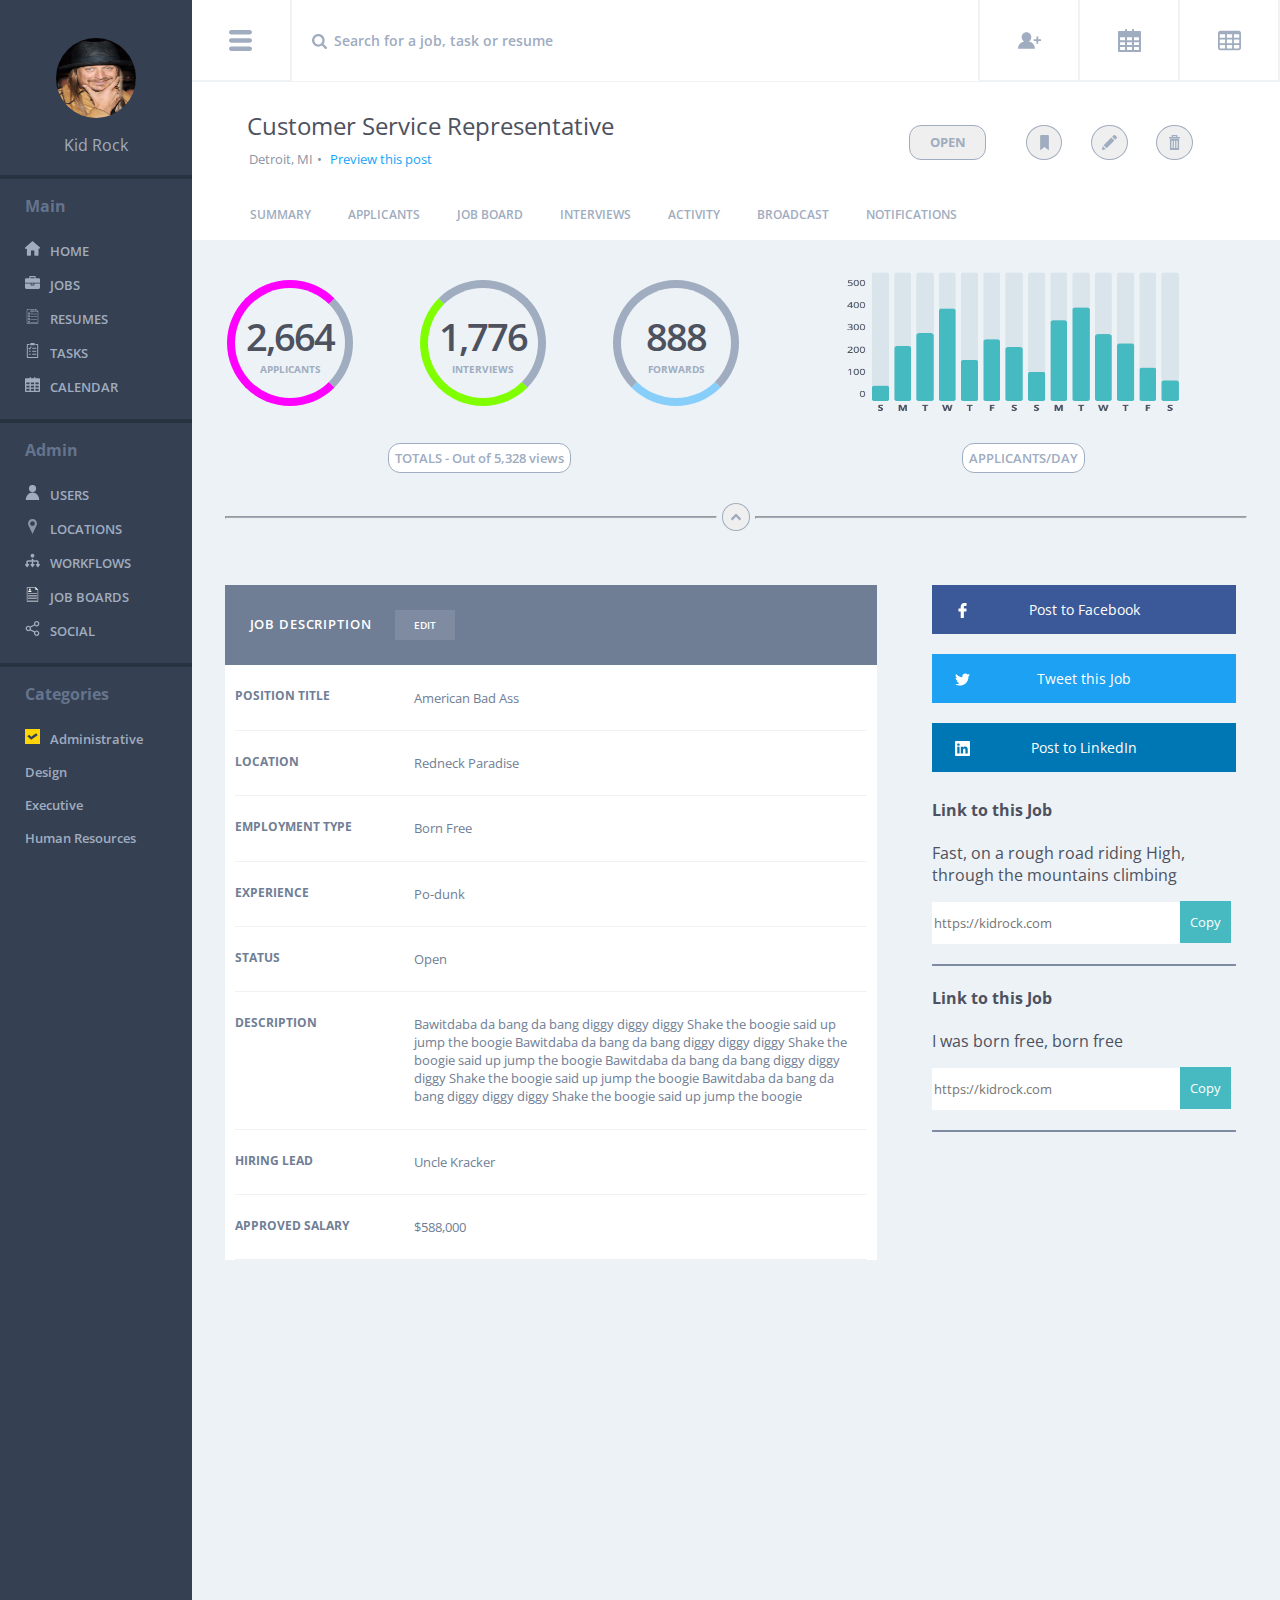
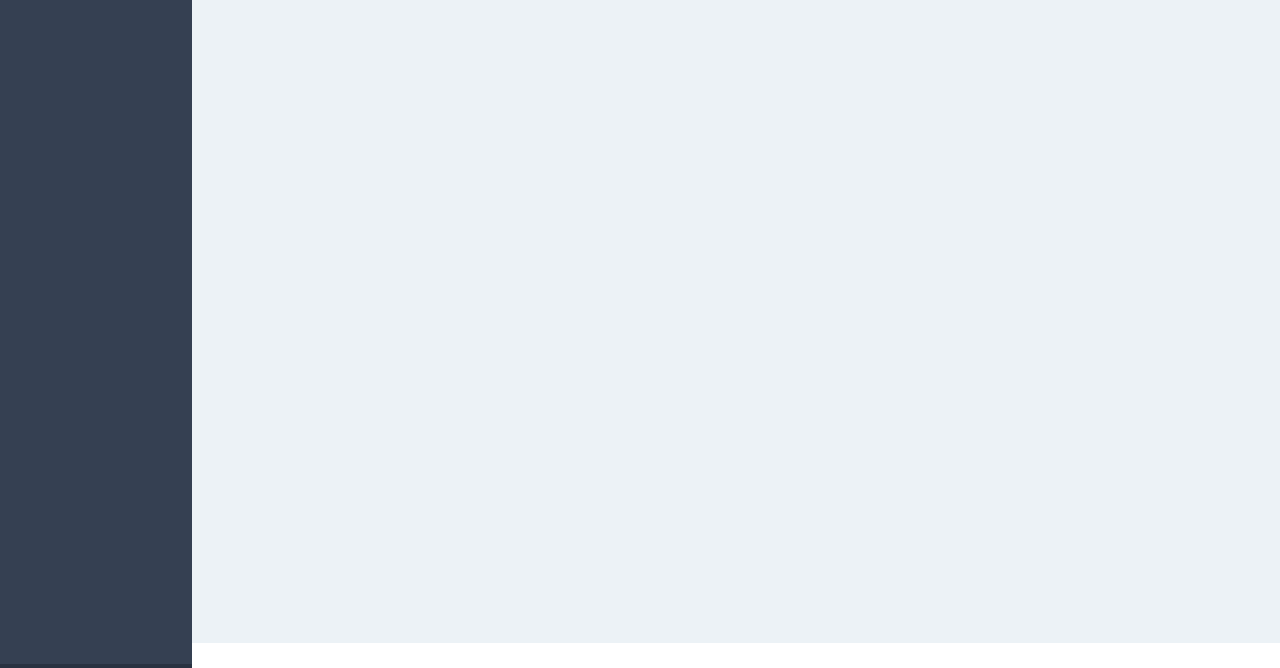
==== index.html @ f712d1dd "Add social media buttons and input fields" ====
<!DOCTYPE html>
<html>
<head>
    <meta charset="utf-8" />
    <meta http-equiv="X-UA-Compatible" content="IE=edge">
    <title>Static Comp 3</title>
    <meta name="viewport" content="width=device-width, initial-scale=1">
    <link rel="stylesheet" type="text/css" media="screen" href="styles.css"/>
    <link href="https://fonts.googleapis.com/css?family=Open+Sans:300,400,500,600,700" rel="stylesheet">
</head>
<body>
    <nav>
        <section class="profile-section">
            <img src="./images/kid-rock1.jpg" alt="Kid Rock" class="profile-pic">
            <h2 id="profile-name">Kid Rock</h2>
        </section>
        <section class="main-list">
            <h3 class="nav-headings">Main</h3>
        </section>
        <section class="nav-sections">
            <ul class="nav-ul">
                <li class="nav-list-item">
                    <img src="./images/home-grey.svg" alt="home icon" class="nav-bar-icons">HOME</li>
                    <li class="nav-list-item"><img src="./images/briefcas-grey.svg" alt="job icon" class="nav-bar-icons">JOBS</li>
                    <li class="nav-list-item"><img src="./images/resume-grey.svg" alt="resume icon" class="nav-bar-icons">RESUMES</li>
                    <li class="nav-list-item"><img src="./images/clipboard-grey.svg" alt="clipboard icon" class="nav-bar-icons">TASKS</li>
                    <li class="nav-list-item"><img src="./images/calendar-grey.svg" alt="calendar icon" class="nav-bar-icons">CALENDAR</li>
                </ul>
            </section>
            <section class="nav-sections">
                <h3 class="nav-headings">Admin</h3>
                <ul class="nav-ul">
                    <li class="nav-list-item"><img src="./images/users-grey.svg" alt="users icon" class="nav-bar-icons">USERS</li>
                    <li class="nav-list-item"><img src="./images/locations-grey.svg" alt="locations icon" class="nav-bar-icons">LOCATIONS</li>
                    <li class="nav-list-item"><img src="./images/workflows-grey.svg" alt="workflows icon" class="nav-bar-icons">WORKFLOWS</li>
                    <li class="nav-list-item"><img src="./images/boards-grey.svg" alt="job boards icon" class="nav-bar-icons">JOB BOARDS</li>
                    <li class="nav-list-item"><img src="./images/social-grey.svg" alt="social icon" class="nav-bar-icons">SOCIAL</li>
                </ul>
            </section>
            <section class="nav-sections">
                <h3 class="nav-headings">Categories</h3>
                <ul class="nav-ul categories-section">
                    <li class="nav-list-item"><img src="./images/yellow-checkbox.svg" alt="yellow checkbox icon" class="nav-bar-icons">Administrative</li>
                    <li class="nav-list-item">Design</li>
                    <li class="nav-list-item">Executive</li>
                    <li class="nav-list-item">Human Resources</li>
                </ul>
            </section>
        </nav>
        <header>
            <section class="top-right-buttons hamburger-button">
                <a href="https://www.youtube.com/watch?v=dQw4w9WgXcQ"></a>
            </section>
            <section class="search-bar-container">
                <input type="text" class="search-bar" aria-label="Search for job, task or resume" placeholder= "Search for a job, task or resume">
            </section>
            <div class="top-right-buttons add-user-button">
            </div>
            <div class="top-right-buttons calendar-button">
            </div>
            <div class="top-right-buttons table-button">   
            </div>
        </header>
        <main>
            <section class="h1-container">
                <h1>Customer Service Representative</h1>
                <p class="location-paragraph">Detroit, MI </p> 
                <p class="location-paragraph"> • </p>
                <a class="preview-link" href="https://www.youtube.com/watch?v=Ienv1rBZFyc" title="bawitdaba">Preview this post</a>
                <article class="header-list-container">
                    <button class="header-buttons open-button">OPEN</button>
                    <button class="header-buttons flag-header-button"></button>
                    <button class="header-buttons pencil-header-button"></button>
                    <button class="header-buttons trash-header-button"></button>
                    <ul class="header-list">
                        <li class="header-list-item">SUMMARY</li>
                        <li class="header-list-item">APPLICANTS</li>
                        <li class="header-list-item">JOB BOARD</li>
                        <li class="header-list-item">INTERVIEWS</li>
                        <li class="header-list-item">ACTIVITY</li>
                        <li class="header-list-item">BROADCAST</li>
                        <li class="header-list-item">NOTIFICATIONS</li>
                    </ul>
                </article>
            </section>
        </main>
        <section class="sub-content">
            <article class="circle-graph-holder">
                <div class="circle-graphs applicants-graph">
                    <h2 class="circle-graph-numbers">2,664</h2>
                    <p class="circle-graph-paragraphs">APPLICANTS</p>
                </div>
                <div class="circle-graphs interviews-graph">
                    <h2 class="circle-graph-numbers">1,776</h2>
                    <p class="circle-graph-paragraphs">INTERVIEWS</p>
                </div>
                <div class="circle-graphs forwards-graph">
                    <h2 class="circle-graph-numbers">888</h2>
                    <p class="circle-graph-paragraphs">FORWARDS</p>
                </div>
            </article>
            <article class="bar-graph-holder">
                <img class="bar-graph" src="./images/bar-graph.png" alt="Applicants per day bar graph">
            </article>
            <article class="graph-button-container">
                <button class="graph-buttons">TOTALS - Out of 5,328 views</button>
                <button class="graph-buttons">APPLICANTS/DAY</button>
            </article>
            <section class="divider-section">
                <hr>
                <button class="divider-button"></button>
                <hr>
            </section>
            <section class="job-description-table-holder">
                <div class="job-description-header-container">
                <h2 class="job-description-header">Job Description 
                    <button class="edit-job-description-button">Edit</button>
                </h2>
                </div>
                <ul class="job-description-ul">
                    <li class="job-description-list-item">
                        <h3 class="job-table-text job-table-h3">POSITION TITLE</h3>
                        <p class="job-table-text job-table-paragraph">American Bad Ass</p>
                    </li>
                    <li class="job-description-list-item">
                        <h3 class="job-table-text job-table-h3">Location</h3>
                        <p class="job-table-text job-table-paragraph">Redneck Paradise</p>
                    </li>
                    <li class="job-description-list-item">
                        <h3 class="job-table-text job-table-h3">Employment Type</h3>
                        <p class="job-table-text job-table-paragraph">Born Free</p>
                    </li>
                    <li class="job-description-list-item">
                        <h3 class="job-table-text job-table-h3">Experience</h3>
                        <p class="job-table-text job-table-paragraph">Po-dunk</p>
                    </li>
                    <li class="job-description-list-item">
                        <h3 class="job-table-text job-table-h3">Status</h3>
                        <p class="job-table-text job-table-paragraph">Open</p>
                    </li>
                    <li class="job-description-list-item">
                        <h3 class="job-table-text job-table-h3">Description</h3>
                        <p class="job-table-text job-table-paragraph">Bawitdaba da bang da bang diggy diggy diggy Shake the boogie said up jump the boogie Bawitdaba da bang da bang diggy diggy
                        diggy Shake the boogie said up jump the boogie Bawitdaba da bang da bang diggy diggy diggy Shake the boogie said up jump the boogie Bawitdaba da bang da bang diggy diggy
                        diggy Shake the boogie said up jump the boogie</p>
                    </li>
                    <li class="job-description-list-item">
                        <h3 class="job-table-text job-table-h3">Hiring Lead</h3>
                        <p class="job-table-text job-table-paragraph">Uncle Kracker</p>
                    </li>
                    <li class="job-description-list-item">
                        <h3 class="job-table-text job-table-h3">Approved Salary</h3>
                        <p class="job-table-text job-table-paragraph">$588,000</p>
                    </li>
                </ul>
            </section>
            <section class="social-media-button-container">
                <button class="social-media-buttons facebook-button">Post to Facebook</button>
                <button class="social-media-buttons twitter-button">Tweet this Job</button>
                <button class="social-media-buttons linked-in-button">Post to LinkedIn</button>
                <article class="input-fields-holder">
                    <h4>Link to this Job</h4>
                    <p>Fast, on a rough road riding High, through the mountains climbing</p>
                    <form class="input-form">
                        <input type="text" placeholder="https://kidrock.com" class="link-to-job-input"> 
                        <button class="copy-button">Copy</button>
                    </form>
                </article>
                <article class="input-fields-holder">
                    <h4>Link to this Job</h4>
                    <p>I was born free, born free</p>
                    <form class="input-form">
                        <input type="text" placeholder="https://kidrock.com" class="link-to-job-input">
                        <button class="copy-button">Copy</button>
                    </form>
                </article>
            </section>
        </section>
    </body>
    </html>
---- styles.css ----
* {
    font-family: 'Open Sans', sans-serif;
    color: #4E515E;
}

/* Nav sections */

nav {
    width: 15vw;
    min-height: 100%;
    background-color: #354052;
    display: inline-block;
    position: absolute;
    left: 0;
    top: 0;
}

.profile-section {
    border-bottom: 4px solid #293241;
    display: flex;
    align-items: center;
    justify-content: center;
    height: 175px;
    flex-direction: column;
}

.nav-sections {
    border-bottom: 4px solid #293241;
}

/* Header Section */
header {
    display: flex;
    height: 80px;
    border-bottom: 2px solid #EEF2F5;
    width: 85vw;
    position: absolute;
    right: 0;
    top: 0;
}

.search-bar-container {
    flex-grow: 1;
}

.search-bar {
    height: 99%;
    width: 99.5%;
    border: none;
    font-size: 0.85em;
    font-weight: 600;
    background-image: url(./images/magnifying-glass.svg);
    background-position: 3% 51%;
    background-repeat: no-repeat;
    background-size: 15px 15px;
}

.search-bar::placeholder {
    color: #A0ACBF;
    position: relative;
    left: 40px;
}

/* header buttons */
.top-right-buttons {
    width: 9%;
    border-right: 2px solid #EEF2F5;
    background-position: center;
    background-repeat: no-repeat;
    background-size: 23px 23px;
}

.top-right-buttons:hover {
    background-color: #15A4FA;
    cursor: pointer;
}

.hamburger-button {
    background-image: url(./images/hamburger-grey.svg);
}

.hamburger-button:hover {
    background-image: url(./images/hamburger-white.svg);
}

.add-user-button {
    border-left: 2px solid #EEF2F5;
    background-image: url(./images/add-user.svg)
}

.add-user-button:hover {
    background-image: url(./images/add-user-white.svg)
}

.calendar-button {
    background-image: url(./images/calendar-grey.svg)
}

.calendar-button:hover {
    background-image: url(./images/calendar-white.svg)
}

.table-button {
    background-image: url(./images/table-grey.svg)
}

.table-button:hover {
    background-image: url(./images/table-white.svg)
}

/* Main Section */

.h1-container {
    position: absolute;
    top: 80px;
    left: 15%;
    height: 160px;
    width: 85vw;
    border-bottom: 3px solid #EEF2F5;
}

.header-list-container {
    display: flex;
    flex-direction: column;
}

/* Sub-content Section */
.sub-content {
    background-color: #ecf2f6;
    height: 2000px;
    width: 85vw;
    position: absolute;
    left: 15%;
    top: 243px;
}

/* Images and Icons */

.profile-pic {
    border-radius: 50%;
    height: 80px;
    width: 80px;
    margin-top: 30px;
}

.nav-bar-icons {
    height: 15px;
    width: 15px;
    padding-right: 10px;
}

/* Text Styling */
#profile-name {
    font-weight: 400;
    line-height: 1.5rem;
    color: #A0ACBF;
    margin-top: 15px;
    font-size: 16px;
    text-align: center;
    padding-bottom: 10px;
}

.nav-headings {
    font-family: 'Open Sans', sans-serif;
    font-weight: 700;
    color: #65748D;
    font-size: 1rem;
    padding-left: 25px;
}

h1 {
    font-size: 1.5em;
    font-weight: 400;
    line-height: 3em;
    padding-left: 55px;
    margin-bottom: 0;
    margin-top: 10px;
}

.location-paragraph {
    font-weight: 400;
    color: #8A95A5;
    position: relative;
    left: 57px;
    bottom: 25px;
    font-size: 0.8em;
    display: inline-block;
    margin-bottom: 0;
}
.preview-location-separator {
    display: inline-block;
}

.preview-link {
    display: inline-block;
    color: #15A4FA;
    text-decoration: none;
    font-size: 0.8em;
    padding-left: 3px;
    position: relative;
    left: 58px;
    bottom: 25px;
}

/* List Stylings */

li {
    list-style-type: none;
    color: #A0ACBF;
    padding-bottom: 15px;
    font-size: 0.75em;
    font-weight: 600;
}

.nav-list-item {
    width: 12.6vw;
    font-size: 0.8em;
    padding: 7.5px 0 7.5px 25px;
}

.nav-ul {
    padding: 0;
}

.nav-list-item:hover {
    color: #EEF2F5;
    cursor: pointer;
    border-left: 3px solid #15A4FA;
    background-color: #293241;
}

.header-list-item {
    display: inline-block;
    margin-left: 18px;
    margin-right: 15px;
    position: relative;
    bottom: 8px;
}

.header-list-item:hover {
    border-bottom: 3px solid #15A4FA;
    color: #333;
    cursor: pointer;
}

.categories-section {
    padding-bottom: 1394px;
}

/* Header Buttons */

.header-buttons {
    position: absolute;
    bottom: 80px;
    right: 27%;
    color: #A0ACBF;
    height: 2.2rem;
    width: 2.3rem;
    border-radius: 50%;
    font-size: 0.8em;
    font-weight: 700;
    border: 1px solid #A0ACBF;
    background-size: 15px 15px;
    background-position: center;
    background-repeat: no-repeat;
}

.header-buttons:hover {
    cursor: pointer;
}

.flag-header-button {
    right: 20%;
    background-image: url(./images/bookmark.svg);
}

.flag-header-button:hover {
    background-image: url(./images/bookmark-white.svg);
}

.pencil-header-button {
    right: 14%;
    background-image: url(./images/pencil-edit-button.svg);
}
.pencil-header-button:hover {
    background-image: url(./images/pencil-white.svg);
}

.trash-header-button {
    right: 8%;
    background-image: url(./images/delete-photo.svg);
}

.trash-header-button:hover {
    background-image: url(./images/delete-photo-white.svg);
}

.open-button {
    width: 6em;
    border-radius: 12px;
}

.header-buttons:hover {
    background-color: #15A4FA;
    color: #FFFFFF;
}

/* Circle Graphs */

.circle-graph-holder {
    width: 48%;
    display: flex;
    height: 200px;
    align-items: center;
    justify-content: space-between;
    padding: 0 25px;
}

.circle-graphs {
    height: 110px;
    width: 110px;
    border-radius: 50%;
    border: 8px solid #A0ACBF;
    border-bottom: 8px solid magenta;
    display: flex;
    align-items: center;
    justify-content: center;
    flex-direction: column;
    margin: 0;
}

.circle-graph-numbers {
    font-size: 2.4em;
    font-weight: 600;
    letter-spacing: -2px;
}

.applicants-graph {
    margin-left: 10px;
    border-top-color: magenta;
    border-left-color: magenta;
}

.interviews-graph {
    border-bottom-color: chartreuse;
    border-left-color: chartreuse;
}

.forwards-graph {
    border-bottom-color: lightskyblue;
}

.circle-graph-paragraphs {
    margin: 0;
    color: #A0ACBF;
    font-weight: 700;
    font-size: 0.65em;
}

h2 {
    margin: 0;
}

/* bar graph */
.bar-graph-holder {
    width: 48%;
    display: flex;
    height: 200px;
    align-items: center;
    justify-content: center;
    position: absolute;
    right: 0;
    top: 0;
}

.bar-graph {
    height: 150px;
    width: 70%;
}

.bar-graph:hover {
    cursor: zoom-in;
}

/* graph buttons */

.graph-button-container {
    display: flex;
    justify-content: space-around;
}

.graph-buttons {
    background-color: #FFFFFF;
    font-weight: 600;
    border: 1.5px solid #A0ACBF;
    color: #A0ACBF;
    height: 30px;
    border-radius: 12px;
}

.graph-buttons:hover {
    background-color: #15A4FA;
    color: #FFFFFF;
}

/* divider section */

.divider-section {
    padding-top: 30px;
    display: flex;
    align-items: center;
    justify-content: center;
}

hr {
    width: 45%;
    background-color: #A0ACBF;
    height: 1px;
    margin: 0 5px;
}

.divider-button {
    font-weight: 700;
    border-radius: 50%;
    height: 28px;
    width: 28.5px;
    border: 1.3px solid #A0ACBF;
    background-image: url(./images/arrow-up-grey.svg);
    background-position: center;
    background-repeat: no-repeat;
    background-size: 10px 10px;
}

/* Job Description Table/List */

.job-description-table-holder {
    width: 60%;
    position: absolute;
    left: 3%;
    margin-top: 5%;
}

.job-description-header-container {
    background-color: #6F7E95;
}

.job-description-header {
    color: #FFFFFF;
    padding: 25px;
    font-size: 0.8em;
    font-weight: 600;
    letter-spacing: 0.85px;
    text-transform: uppercase;
}

.job-description-ul {
    background-color: #FFFFFF;
    margin-top: 0;
    padding: 0 10px;
}

.job-description-list-item {
    border-bottom: 1px solid #EEF2F5;
    padding: 10px 0;
    display: flex;
    justify-content: space-between;
}

.job-table-text {
    display: inline-block;
    color: #6f7e95;
}

.job-table-h3 {
    text-transform: uppercase;
    font-size: 1em;
    font-weight: 700;
}

.job-table-paragraph {
    width: 70%;
    font-weight: 400;
    font-size: 1.1em;
    padding-right: 10px;
}

.edit-job-description-button {
    background-color: #7e8ba0;
    color: #FFFFFF;
    border: none;
    margin-left: 20px;
    height: 30px;
    width: 60px;
    font-weight: 600;
    text-transform: uppercase;
    font-size: 0.8em;
}

/* Social Media and Links Section */

.social-media-button-container {
    position: absolute;
    right: 0;
    width: 28%;
    margin-right: 4%;
    margin-top: 5%
}

.social-media-buttons {
    width: 100%;
    text-align: center;
    color: #FFFFFF;
    background-color: #3B5998;
    border: none;
    margin: 0 0 20px 0;
    font-size: 0.9em;
    padding: 15px 0 15px 0;
    background-position: 8% 52%;
    background-size: 15px 15px;
    background-repeat: no-repeat;

}

.facebook-button {
    background-image: url(images/fbook.svg);
}

.twitter-button {
    background-color: #1DA1F2;
    background-image: url(./images/twitter.svg);
}

.linked-in-button {
    background-color: #0077B5;
    background-image: url(images/linked-in.svg);
    margin-bottom: 5px;
}

/* Input Section */

/* h4 {
    margin-top: 0;
} */

.input-fields-holder {
    padding-bottom: 20px;
    border-bottom: 2px solid #7e8ba0;
}

.link-to-job-input {
    width: 80%;
    margin: 0;
    height: 40px;
    border: none;
}

.copy-button {
    width: 17%;
    margin: 0;
    border: none;
    color: #FFFFFF;
    background-color: #47BAC1;
    height: 42px;
    position: relative;
    right: 4px;
    bottom: 1px;
}
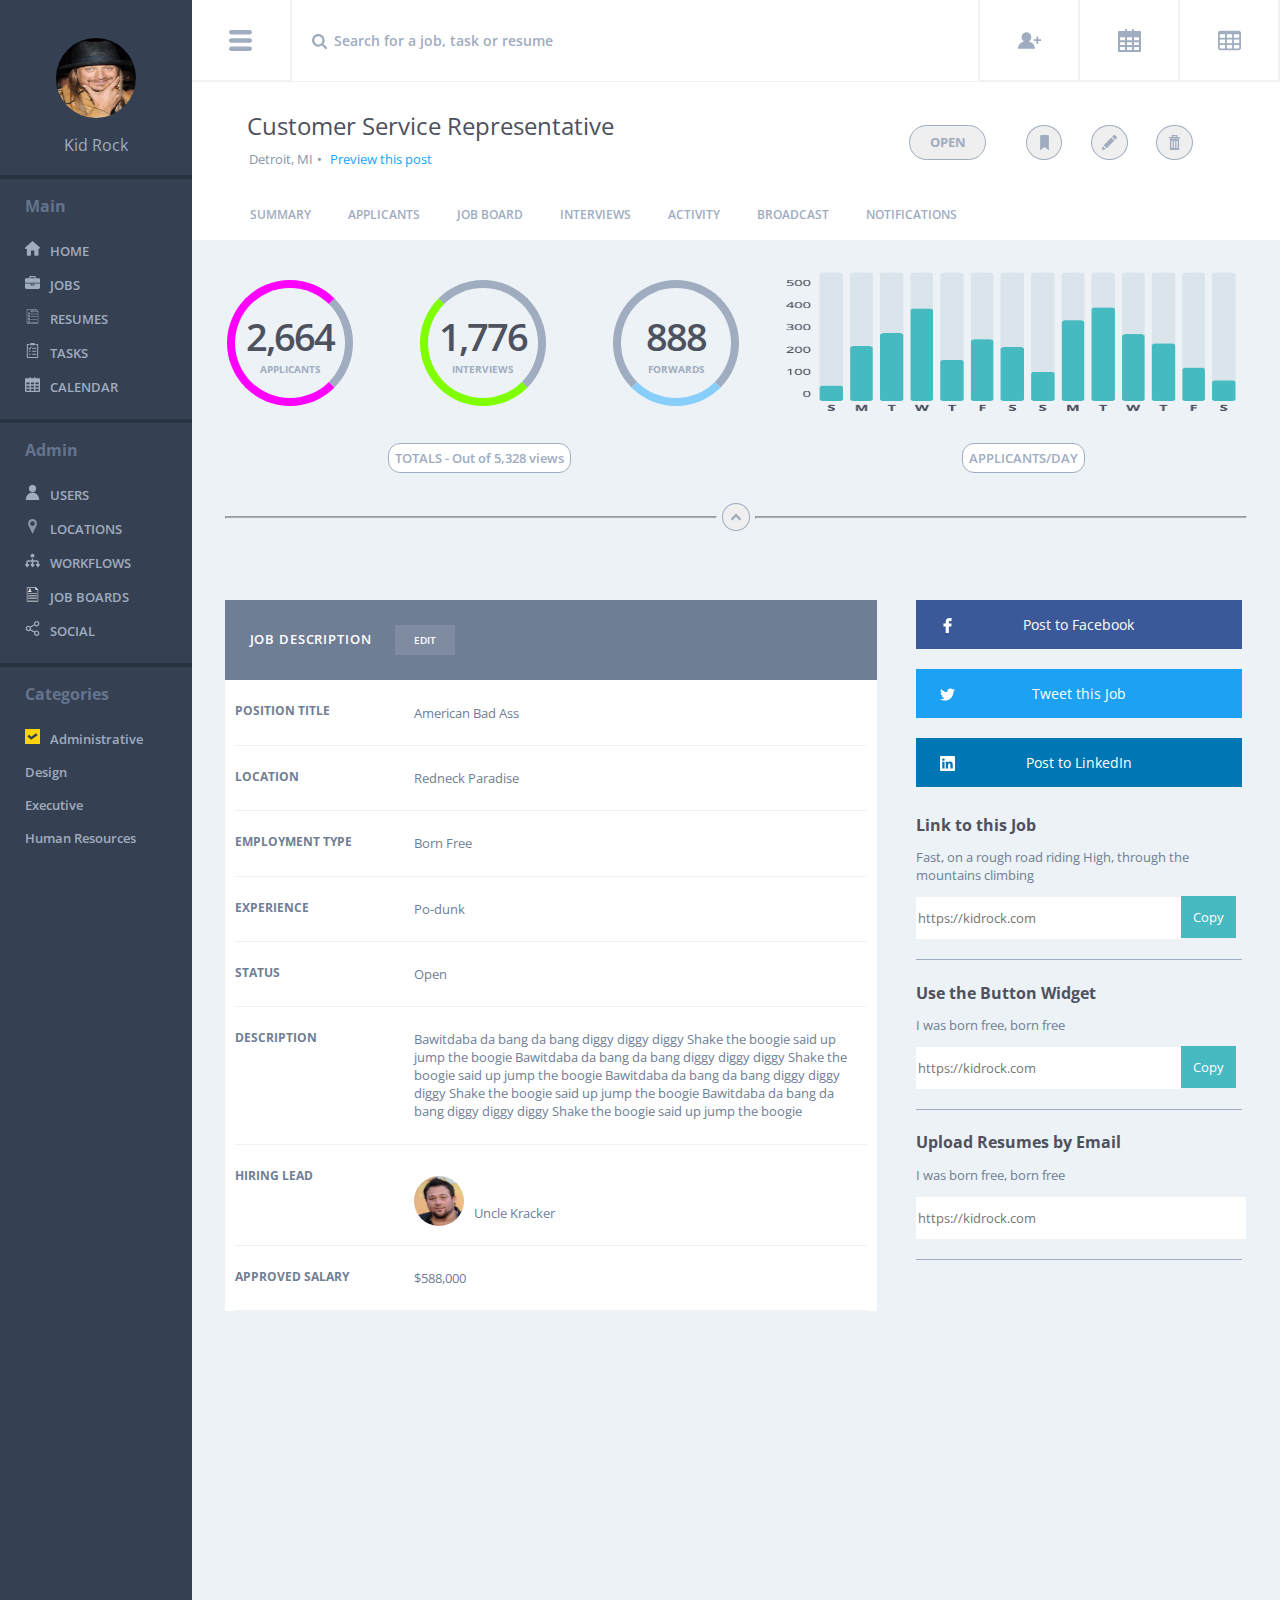
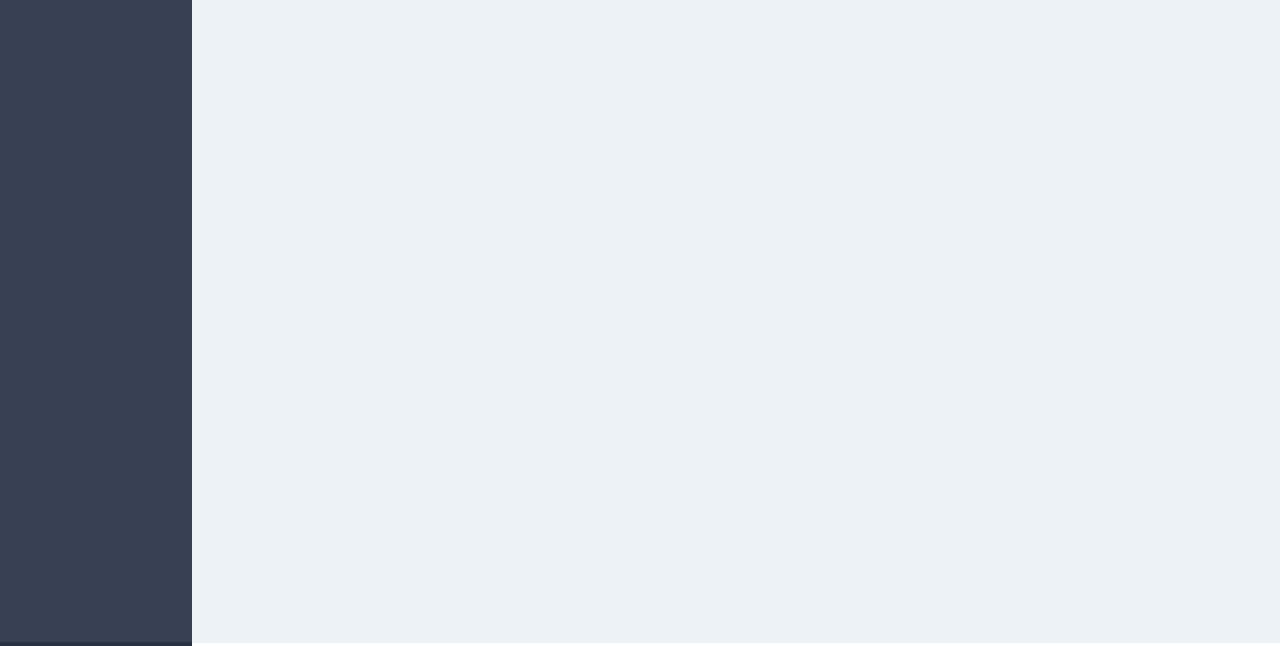
==== commit ea439713: "Finish lower section and add media queries" ====
--- a/index.html
+++ b/index.html
@@ -113,9 +113,9 @@
             </section>
             <section class="job-description-table-holder">
                 <div class="job-description-header-container">
-                <h2 class="job-description-header">Job Description 
-                    <button class="edit-job-description-button">Edit</button>
-                </h2>
+                    <h2 class="job-description-header">Job Description 
+                        <button class="edit-job-description-button">Edit</button>
+                    </h2>
                 </div>
                 <ul class="job-description-ul">
                     <li class="job-description-list-item">
@@ -141,40 +141,48 @@
                     <li class="job-description-list-item">
                         <h3 class="job-table-text job-table-h3">Description</h3>
                         <p class="job-table-text job-table-paragraph">Bawitdaba da bang da bang diggy diggy diggy Shake the boogie said up jump the boogie Bawitdaba da bang da bang diggy diggy
-                        diggy Shake the boogie said up jump the boogie Bawitdaba da bang da bang diggy diggy diggy Shake the boogie said up jump the boogie Bawitdaba da bang da bang diggy diggy
-                        diggy Shake the boogie said up jump the boogie</p>
-                    </li>
-                    <li class="job-description-list-item">
-                        <h3 class="job-table-text job-table-h3">Hiring Lead</h3>
-                        <p class="job-table-text job-table-paragraph">Uncle Kracker</p>
-                    </li>
-                    <li class="job-description-list-item">
-                        <h3 class="job-table-text job-table-h3">Approved Salary</h3>
-                        <p class="job-table-text job-table-paragraph">$588,000</p>
-                    </li>
-                </ul>
+                            diggy Shake the boogie said up jump the boogie Bawitdaba da bang da bang diggy diggy diggy Shake the boogie said up jump the boogie Bawitdaba da bang da bang diggy diggy
+                            diggy Shake the boogie said up jump the boogie</p>
+                        </li>
+                        <li class="job-description-list-item">
+                            <h3 class="job-table-text job-table-h3">Hiring Lead</h3>
+                            <p class="job-table-text job-table-paragraph"> <img src="images/kracker.jpg" alt="Hiring Lead Uncle Kracker" class="uncle-kracker-pic">Uncle Kracker</p>
+                            
+                        </li>
+                        <li class="job-description-list-item">
+                            <h3 class="job-table-text job-table-h3">Approved Salary</h3>
+                            <p class="job-table-text job-table-paragraph">$588,000</p>
+                        </li>
+                    </ul>
+                </section>
+                <section class="social-media-button-container">
+                    <button class="social-media-buttons facebook-button">Post to Facebook</button>
+                    <button class="social-media-buttons twitter-button">Tweet this Job</button>
+                    <button class="social-media-buttons linked-in-button">Post to LinkedIn</button>
+                    <article class="input-fields-holder">
+                        <h4>Link to this Job</h4>
+                        <p class="input-fields-paragraphs">Fast, on a rough road riding High, through the mountains climbing</p>
+                        <form class="input-form">
+                            <input type="text" placeholder="https://kidrock.com" class="link-to-job-input"> 
+                            <button class="copy-button">Copy</button>
+                        </form>
+                    </article>
+                    <article class="input-fields-holder">
+                        <h4>Use the Button Widget</h4>
+                        <p class="input-fields-paragraphs">I was born free, born free</p>
+                        <form class="input-form">
+                            <input type="text" placeholder="https://kidrock.com" class="link-to-job-input">
+                            <button class="copy-button">Copy</button>
+                        </form>
+                    </article>
+                    <article class="input-fields-holder">
+                        <h4>Upload Resumes by Email</h4>
+                        <p class="input-fields-paragraphs">I was born free, born free</p>
+                        <form class="input-form">
+                            <input type="text" placeholder="https://kidrock.com" class="link-to-job-input upload-resumes-input">
+                        </form>
+                    </article>
+                </section>
             </section>
-            <section class="social-media-button-container">
-                <button class="social-media-buttons facebook-button">Post to Facebook</button>
-                <button class="social-media-buttons twitter-button">Tweet this Job</button>
-                <button class="social-media-buttons linked-in-button">Post to LinkedIn</button>
-                <article class="input-fields-holder">
-                    <h4>Link to this Job</h4>
-                    <p>Fast, on a rough road riding High, through the mountains climbing</p>
-                    <form class="input-form">
-                        <input type="text" placeholder="https://kidrock.com" class="link-to-job-input"> 
-                        <button class="copy-button">Copy</button>
-                    </form>
-                </article>
-                <article class="input-fields-holder">
-                    <h4>Link to this Job</h4>
-                    <p>I was born free, born free</p>
-                    <form class="input-form">
-                        <input type="text" placeholder="https://kidrock.com" class="link-to-job-input">
-                        <button class="copy-button">Copy</button>
-                    </form>
-                </article>
-            </section>
-        </section>
-    </body>
-    </html>+        </body>
+        </html>--- a/styles.css
+++ b/styles.css
@@ -1,6 +1,10 @@
 * {
     font-family: 'Open Sans', sans-serif;
     color: #4E515E;
+}
+
+button {
+    cursor: pointer;
 }
 
 /* Nav sections */
@@ -149,6 +153,15 @@
     padding-right: 10px;
 }
 
+.uncle-kracker-pic {
+    border-radius: 50%;
+    height: 50px;
+    width: 50px;
+    position: relative;
+    top: 8px;
+    margin-right: 10px;
+}
+
 /* Text Styling */
 #profile-name {
     font-weight: 400;
@@ -244,7 +257,7 @@
 }
 
 .categories-section {
-    padding-bottom: 1394px;
+    padding-bottom: 1372px;
 }
 
 /* Header Buttons */
@@ -297,7 +310,7 @@
 
 .open-button {
     width: 6em;
-    border-radius: 12px;
+    border-radius: 3em;
 }
 
 .header-buttons:hover {
@@ -375,7 +388,7 @@
 
 .bar-graph {
     height: 150px;
-    width: 70%;
+    width: 95%;
 }
 
 .bar-graph:hover {
@@ -392,7 +405,7 @@
 .graph-buttons {
     background-color: #FFFFFF;
     font-weight: 600;
-    border: 1.5px solid #A0ACBF;
+    border: 1px solid #A0ACBF;
     color: #A0ACBF;
     height: 30px;
     border-radius: 12px;
@@ -410,6 +423,7 @@
     display: flex;
     align-items: center;
     justify-content: center;
+    margin-bottom: 15px;
 }
 
 hr {
@@ -501,8 +515,8 @@
 .social-media-button-container {
     position: absolute;
     right: 0;
-    width: 28%;
-    margin-right: 4%;
+    width: 30%;
+    margin-right: 3.5%;
     margin-top: 5%
 }
 
@@ -517,8 +531,7 @@
     padding: 15px 0 15px 0;
     background-position: 8% 52%;
     background-size: 15px 15px;
-    background-repeat: no-repeat;
-
+    background-repeat: no-repeat;  
 }
 
 .facebook-button {
@@ -538,13 +551,9 @@
 
 /* Input Section */
 
-/* h4 {
-    margin-top: 0;
-} */
-
 .input-fields-holder {
     padding-bottom: 20px;
-    border-bottom: 2px solid #7e8ba0;
+    border-bottom: 1px solid #A0ACBF;
 }
 
 .link-to-job-input {
@@ -564,4 +573,178 @@
     position: relative;
     right: 4px;
     bottom: 1px;
-}+}
+
+.upload-resumes-input {
+    width: 100%;
+}
+
+h4 {
+    margin-bottom: 0.5em;
+}
+
+.input-fields-paragraphs {
+    color: #6f7e95;
+    font-size: 0.8em;
+}
+
+@media (min-width: 1400px) {
+    * {
+        color: magenta;
+    }
+
+    body {
+        max-width: 1000px;
+        margin: auto;
+    }
+}
+
+@media (max-width: 973px) {
+    
+    nav {
+        display: none;
+    }
+    
+    header {
+        width: 100vw;
+    }
+    
+    .h1-container {
+        width: 100vw;
+        left: 0;
+    }
+    
+    .sub-content {
+        width: 100vw;
+        left: 0;
+    }
+}
+
+@media (max-width: 810px) {
+    
+    .bar-graph-holder {
+        position: relative;
+        width: 100%;
+        height: 220px;
+    }
+    
+    .bar-graph {
+        width: 80%;
+        height: 95%;
+        padding-bottom: 20px;
+    }
+    
+    .circle-graph-holder {
+        width: 90%;
+        justify-content: space-around;
+    }
+    
+    h1 {
+        padding-left: 10px;
+    }
+    
+    .location-paragraph {
+        left: 10px;
+    }
+    
+    .preview-link {
+        left: 10px;
+    }
+    
+    .header-list {
+        padding-left: 0;
+    }
+    
+    .header-list-item {
+        margin: 0 10px; 
+    }
+    
+    .copy-button {
+        padding: 0;
+    }
+    
+    .link-to-job-input {
+        width: 70%;
+    }
+}
+
+@media (max-width: 645px) {
+    .header-list-item {
+        margin: 0 3px; 
+    }
+
+    .header-buttons {
+        display: none;
+    }
+
+    .social-media-buttons {
+        font-size: 0.75em;
+    }   
+}
+
+@media (max-width: 550px) {
+    .sub-content {
+        height: 2500px;
+    }
+
+    .header-list-item {
+        font-size: 0.6em;
+    }
+
+    .job-description-table-holder {
+        width: 94%;
+        margin: auto;
+    }
+
+    .social-media-button-container {
+        position: relative;
+        top: 800px;
+        width: 90%;
+        margin: auto;
+    }
+}
+
+@media (max-width: 485px) {
+    .social-media-button-container {
+        top: 850px;
+    }
+
+    h1 {
+        font-size: 1em;
+        margin-top: 34px;
+    }
+}
+
+@media (max-width: 450px) {
+    h1 {
+        font-size: 1em;
+        margin-top: 0;
+    }
+
+    .circle-graph-holder {
+        padding: 0;
+        margin: 0 auto;
+    }
+}
+
+@media (max-width: 405px) {
+    .social-media-button-container {
+        top: 890px;
+    }
+
+    .circle-graph-holder {
+        flex-direction: column;
+        height: 500px;
+    }
+
+    .search-bar::placeholder {
+        font-size: 0.8em;
+    }
+}
+
+@media (max-width: 351px) {
+    .search-bar::placeholder {
+        font-size: 0.7em;
+    }
+}
+
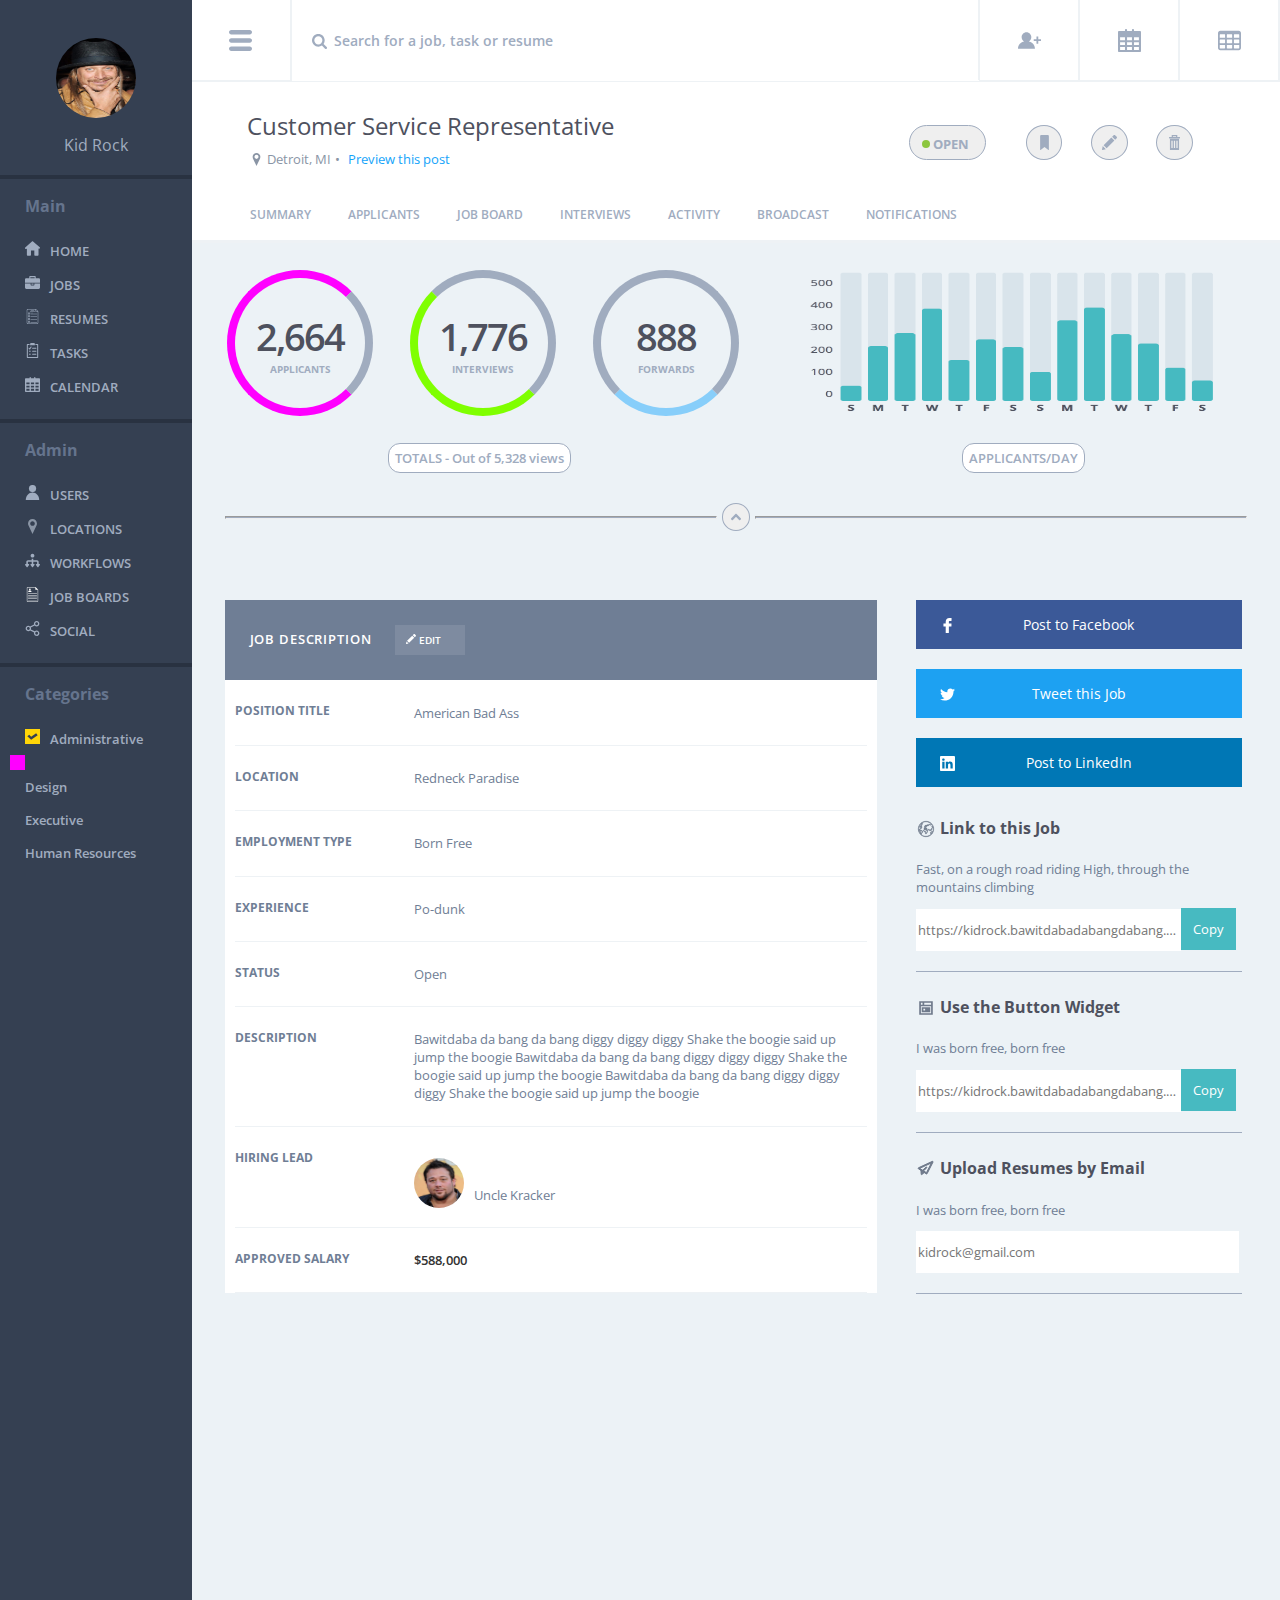
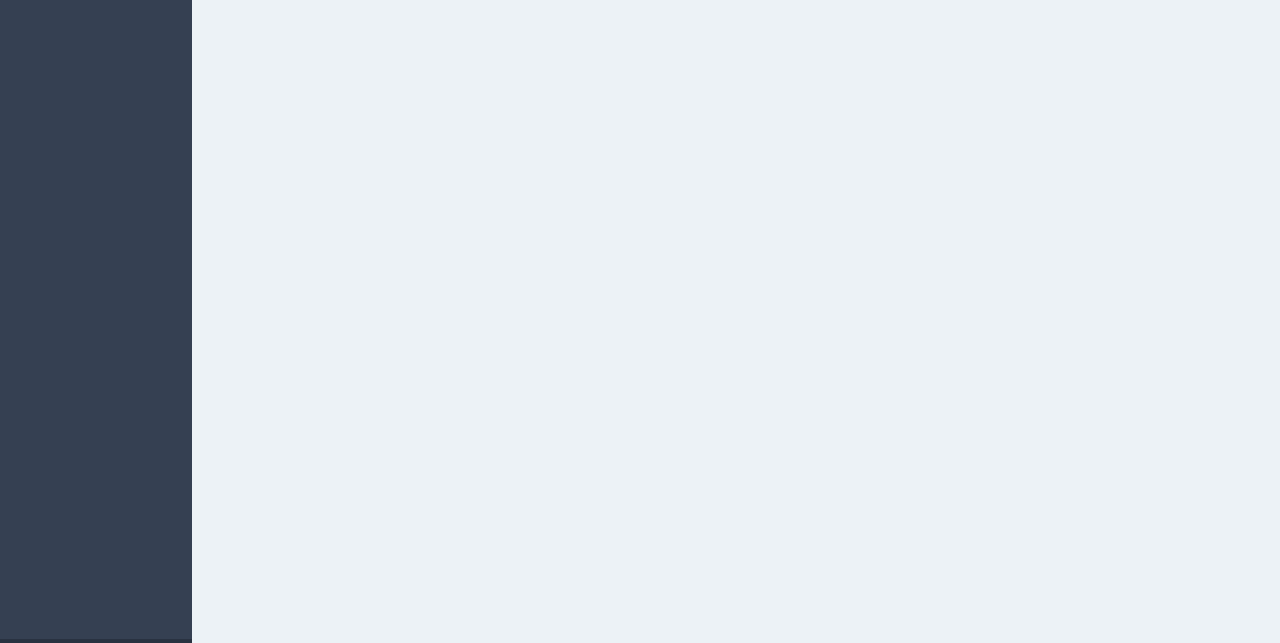
==== commit 99f35932: "Add input field icons" ====
--- a/index.html
+++ b/index.html
@@ -41,7 +41,9 @@
                 <h3 class="nav-headings">Categories</h3>
                 <ul class="nav-ul categories-section">
                     <li class="nav-list-item"><img src="./images/yellow-checkbox.svg" alt="yellow checkbox icon" class="nav-bar-icons">Administrative</li>
-                    <li class="nav-list-item">Design</li>
+                    <div class="nav-bar-squares blue-square"></div>
+                    <li class="nav-list-item">
+                        Design</li>
                     <li class="nav-list-item">Executive</li>
                     <li class="nav-list-item">Human Resources</li>
                 </ul>
@@ -49,7 +51,6 @@
         </nav>
         <header>
             <section class="top-right-buttons hamburger-button">
-                <a href="https://www.youtube.com/watch?v=dQw4w9WgXcQ"></a>
             </section>
             <section class="search-bar-container">
                 <input type="text" class="search-bar" aria-label="Search for job, task or resume" placeholder= "Search for a job, task or resume">
@@ -64,125 +65,134 @@
         <main>
             <section class="h1-container">
                 <h1>Customer Service Representative</h1>
-                <p class="location-paragraph">Detroit, MI </p> 
-                <p class="location-paragraph"> • </p>
+                <p class="location-paragraph">
+                   <img src="images/locations-grey.svg" alt="location icon" class="small-location-icon"> 
+                Detroit, MI  </p> 
+                <p class="location-paragraph">•</p>
                 <a class="preview-link" href="https://www.youtube.com/watch?v=Ienv1rBZFyc" title="bawitdaba">Preview this post</a>
                 <article class="header-list-container">
-                    <button class="header-buttons open-button">OPEN</button>
-                    <button class="header-buttons flag-header-button"></button>
-                    <button class="header-buttons pencil-header-button"></button>
-                    <button class="header-buttons trash-header-button"></button>
-                    <ul class="header-list">
-                        <li class="header-list-item">SUMMARY</li>
-                        <li class="header-list-item">APPLICANTS</li>
-                        <li class="header-list-item">JOB BOARD</li>
-                        <li class="header-list-item">INTERVIEWS</li>
-                        <li class="header-list-item">ACTIVITY</li>
-                        <li class="header-list-item">BROADCAST</li>
-                        <li class="header-list-item">NOTIFICATIONS</li>
-                    </ul>
+                    <button class="header-buttons open-button">
+                        <div class="green-circle-icon-div"></div>
+                        OPEN</button>
+                        <button class="header-buttons flag-header-button"></button>
+                        <button class="header-buttons pencil-header-button"></button>
+                        <button class="header-buttons trash-header-button"></button>
+                        <ul class="header-list">
+                            <li class="header-list-item">SUMMARY</li>
+                            <li class="header-list-item">APPLICANTS</li>
+                            <li class="header-list-item">JOB BOARD</li>
+                            <li class="header-list-item">INTERVIEWS</li>
+                            <li class="header-list-item">ACTIVITY</li>
+                            <li class="header-list-item">BROADCAST</li>
+                            <li class="header-list-item">NOTIFICATIONS</li>
+                        </ul>
+                    </article>
+                </section>
+            </main>
+            <section class="sub-content">
+                <article class="circle-graph-holder">
+                    <div class="circle-graphs applicants-graph">
+                        <h2 class="circle-graph-numbers">2,664</h2>
+                        <p class="circle-graph-paragraphs">APPLICANTS</p>
+                    </div>
+                    <div class="circle-graphs interviews-graph">
+                        <h2 class="circle-graph-numbers">1,776</h2>
+                        <p class="circle-graph-paragraphs">INTERVIEWS</p>
+                    </div>
+                    <div class="circle-graphs forwards-graph">
+                        <h2 class="circle-graph-numbers">888</h2>
+                        <p class="circle-graph-paragraphs">FORWARDS</p>
+                    </div>
                 </article>
-            </section>
-        </main>
-        <section class="sub-content">
-            <article class="circle-graph-holder">
-                <div class="circle-graphs applicants-graph">
-                    <h2 class="circle-graph-numbers">2,664</h2>
-                    <p class="circle-graph-paragraphs">APPLICANTS</p>
-                </div>
-                <div class="circle-graphs interviews-graph">
-                    <h2 class="circle-graph-numbers">1,776</h2>
-                    <p class="circle-graph-paragraphs">INTERVIEWS</p>
-                </div>
-                <div class="circle-graphs forwards-graph">
-                    <h2 class="circle-graph-numbers">888</h2>
-                    <p class="circle-graph-paragraphs">FORWARDS</p>
-                </div>
-            </article>
-            <article class="bar-graph-holder">
-                <img class="bar-graph" src="./images/bar-graph.png" alt="Applicants per day bar graph">
-            </article>
-            <article class="graph-button-container">
-                <button class="graph-buttons">TOTALS - Out of 5,328 views</button>
-                <button class="graph-buttons">APPLICANTS/DAY</button>
-            </article>
-            <section class="divider-section">
-                <hr>
-                <button class="divider-button"></button>
-                <hr>
-            </section>
-            <section class="job-description-table-holder">
-                <div class="job-description-header-container">
-                    <h2 class="job-description-header">Job Description 
-                        <button class="edit-job-description-button">Edit</button>
-                    </h2>
-                </div>
-                <ul class="job-description-ul">
-                    <li class="job-description-list-item">
-                        <h3 class="job-table-text job-table-h3">POSITION TITLE</h3>
-                        <p class="job-table-text job-table-paragraph">American Bad Ass</p>
-                    </li>
-                    <li class="job-description-list-item">
-                        <h3 class="job-table-text job-table-h3">Location</h3>
-                        <p class="job-table-text job-table-paragraph">Redneck Paradise</p>
-                    </li>
-                    <li class="job-description-list-item">
-                        <h3 class="job-table-text job-table-h3">Employment Type</h3>
-                        <p class="job-table-text job-table-paragraph">Born Free</p>
-                    </li>
-                    <li class="job-description-list-item">
-                        <h3 class="job-table-text job-table-h3">Experience</h3>
-                        <p class="job-table-text job-table-paragraph">Po-dunk</p>
-                    </li>
-                    <li class="job-description-list-item">
-                        <h3 class="job-table-text job-table-h3">Status</h3>
-                        <p class="job-table-text job-table-paragraph">Open</p>
-                    </li>
-                    <li class="job-description-list-item">
-                        <h3 class="job-table-text job-table-h3">Description</h3>
-                        <p class="job-table-text job-table-paragraph">Bawitdaba da bang da bang diggy diggy diggy Shake the boogie said up jump the boogie Bawitdaba da bang da bang diggy diggy
-                            diggy Shake the boogie said up jump the boogie Bawitdaba da bang da bang diggy diggy diggy Shake the boogie said up jump the boogie Bawitdaba da bang da bang diggy diggy
-                            diggy Shake the boogie said up jump the boogie</p>
+                <article class="bar-graph-holder">
+                    <img class="bar-graph" src="./images/bar-graph.png" alt="Applicants per day bar graph">
+                </article>
+                <article class="graph-button-container">
+                    <button class="graph-buttons">TOTALS - Out of 5,328 views</button>
+                    <button class="graph-buttons">APPLICANTS/DAY</button>
+                </article>
+                <section class="divider-section">
+                    <hr>
+                    <button class="divider-button"></button>
+                    <hr>
+                </section>
+                <section class="job-description-table-holder">
+                    <div class="job-description-header-container">
+                        <h2 class="job-description-header">Job Description 
+                            <button class="edit-job-description-button">Edit</button>
+                        </h2>
+                    </div>
+                    <ul class="job-description-ul">
+                        <li class="job-description-list-item">
+                            <h3 class="job-table-text job-table-h3">POSITION TITLE</h3>
+                            <p class="job-table-text job-table-paragraph">American Bad Ass</p>
                         </li>
                         <li class="job-description-list-item">
-                            <h3 class="job-table-text job-table-h3">Hiring Lead</h3>
-                            <p class="job-table-text job-table-paragraph"> <img src="images/kracker.jpg" alt="Hiring Lead Uncle Kracker" class="uncle-kracker-pic">Uncle Kracker</p>
-                            
+                            <h3 class="job-table-text job-table-h3">Location</h3>
+                            <p class="job-table-text job-table-paragraph">Redneck Paradise</p>
                         </li>
                         <li class="job-description-list-item">
-                            <h3 class="job-table-text job-table-h3">Approved Salary</h3>
-                            <p class="job-table-text job-table-paragraph">$588,000</p>
+                            <h3 class="job-table-text job-table-h3">Employment Type</h3>
+                            <p class="job-table-text job-table-paragraph">Born Free</p>
                         </li>
-                    </ul>
+                        <li class="job-description-list-item">
+                            <h3 class="job-table-text job-table-h3">Experience</h3>
+                            <p class="job-table-text job-table-paragraph">Po-dunk</p>
+                        </li>
+                        <li class="job-description-list-item">
+                            <h3 class="job-table-text job-table-h3">Status</h3>
+                            <p class="job-table-text job-table-paragraph">Open</p>
+                        </li>
+                        <li class="job-description-list-item">
+                            <h3 class="job-table-text job-table-h3">Description</h3>
+                            <p class="job-table-text job-table-paragraph">Bawitdaba da bang da bang diggy diggy diggy Shake the boogie said up jump the boogie Bawitdaba da bang da bang diggy diggy
+                            diggy Shake the boogie said up jump the boogie Bawitdaba da bang da bang diggy diggy diggy Shake the boogie said up jump the boogie</p>
+                            </li>
+                            <li class="job-description-list-item">
+                                <h3 class="job-table-text job-table-h3">Hiring Lead</h3>
+                                <p class="job-table-text job-table-paragraph"> <img src="images/kracker.jpg" alt="Hiring Lead Uncle Kracker" class="uncle-kracker-pic">Uncle Kracker</p>
+                                
+                            </li>
+                            <li class="job-description-list-item">
+                                <h3 class="job-table-text job-table-h3">Approved Salary</h3>
+                                <p class="job-table-text job-table-paragraph approved-salary-amount">$588,000</p>
+                            </li>
+                        </ul>
+                    </section>
+                    <section class="social-media-button-container">
+                        <button class="social-media-buttons facebook-button">Post to Facebook</button>
+                        <button class="social-media-buttons twitter-button">Tweet this Job</button>
+                        <button class="social-media-buttons linked-in-button">Post to LinkedIn</button>
+                        <article class="input-fields-holder">
+                            <h4>
+                                <img src="images/earth-grey.svg" alt="widget icon" class="input-icons">
+                            Link to this Job</h4>
+                            <p class="input-fields-paragraphs">Fast, on a rough road riding High, through the mountains climbing</p>
+                            <form class="input-form">
+                                <input type="text" placeholder="https://kidrock.bawitdabadabangdabang.com" class="link-to-job-input"> 
+                                <button class="copy-button">Copy</button>
+                            </form>
+                        </article>
+                        <article class="input-fields-holder">
+                            <h4>
+                                <img src="images/widget-grey.svg" alt="widget icon" class="input-icons">
+                            Use the Button Widget</h4>
+                            <p class="input-fields-paragraphs">I was born free, born free</p>
+                            <form class="input-form">
+                                <input type="text" placeholder="https://kidrock.bawitdabadabangdabang.com" class="link-to-job-input">
+                                <button class="copy-button">Copy</button>
+                            </form>
+                        </article>
+                        <article class="input-fields-holder">
+                            <h4>
+                                <img src="images/airplane-grey.svg" alt="widget icon" class="input-icons">
+                            Upload Resumes by Email</h4>
+                            <p class="input-fields-paragraphs">I was born free, born free</p>
+                            <form class="input-form">
+                                <input type="text" placeholder="kidrock@gmail.com" class="link-to-job-input upload-resumes-input">
+                            </form>
+                        </article>
+                    </section>
                 </section>
-                <section class="social-media-button-container">
-                    <button class="social-media-buttons facebook-button">Post to Facebook</button>
-                    <button class="social-media-buttons twitter-button">Tweet this Job</button>
-                    <button class="social-media-buttons linked-in-button">Post to LinkedIn</button>
-                    <article class="input-fields-holder">
-                        <h4>Link to this Job</h4>
-                        <p class="input-fields-paragraphs">Fast, on a rough road riding High, through the mountains climbing</p>
-                        <form class="input-form">
-                            <input type="text" placeholder="https://kidrock.com" class="link-to-job-input"> 
-                            <button class="copy-button">Copy</button>
-                        </form>
-                    </article>
-                    <article class="input-fields-holder">
-                        <h4>Use the Button Widget</h4>
-                        <p class="input-fields-paragraphs">I was born free, born free</p>
-                        <form class="input-form">
-                            <input type="text" placeholder="https://kidrock.com" class="link-to-job-input">
-                            <button class="copy-button">Copy</button>
-                        </form>
-                    </article>
-                    <article class="input-fields-holder">
-                        <h4>Upload Resumes by Email</h4>
-                        <p class="input-fields-paragraphs">I was born free, born free</p>
-                        <form class="input-form">
-                            <input type="text" placeholder="https://kidrock.com" class="link-to-job-input upload-resumes-input">
-                        </form>
-                    </article>
-                </section>
-            </section>
-        </body>
-        </html>+            </body>
+            </html>--- a/styles.css
+++ b/styles.css
@@ -33,6 +33,7 @@
 }
 
 /* Header Section */
+
 header {
     display: flex;
     height: 80px;
@@ -65,7 +66,8 @@
     left: 40px;
 }
 
-/* header buttons */
+/* Header Buttons */
+
 .top-right-buttons {
     width: 9%;
     border-right: 2px solid #EEF2F5;
@@ -153,6 +155,13 @@
     padding-right: 10px;
 }
 
+.nav-bar-squares {
+    height: 15px;
+    width: 15px;
+    background-color: magenta;
+    margin-left: 10px;
+}
+
 .uncle-kracker-pic {
     border-radius: 50%;
     height: 50px;
@@ -160,6 +169,13 @@
     position: relative;
     top: 8px;
     margin-right: 10px;
+}
+
+.small-location-icon {
+    height: 13px;
+    width: 15px;
+    position: relative;
+    top: 2px;
 }
 
 /* Text Styling */
@@ -257,7 +273,7 @@
 }
 
 .categories-section {
-    padding-bottom: 1372px;
+    padding-bottom: 1354px;
 }
 
 /* Header Buttons */
@@ -311,6 +327,17 @@
 .open-button {
     width: 6em;
     border-radius: 3em;
+    padding: 0 0 5px 7px;
+}
+
+.green-circle-icon-div {
+    background-color: #8CC63E;
+    height: 8px;
+    width: 8px;
+    border-radius: 50%;
+    position: relative;
+    top: 13px;
+    left: 5px;
 }
 
 .header-buttons:hover {
@@ -330,8 +357,8 @@
 }
 
 .circle-graphs {
-    height: 110px;
-    width: 110px;
+    height: 130px;
+    width: 130px;
     border-radius: 50%;
     border: 8px solid #A0ACBF;
     border-bottom: 8px solid magenta;
@@ -388,7 +415,7 @@
 
 .bar-graph {
     height: 150px;
-    width: 95%;
+    width: 85%;
 }
 
 .bar-graph:hover {
@@ -504,10 +531,19 @@
     border: none;
     margin-left: 20px;
     height: 30px;
-    width: 60px;
+    width: 70px;
     font-weight: 600;
     text-transform: uppercase;
     font-size: 0.8em;
+    background-image: url(images/pencil-white.svg);
+    background-size: 10px 10px;
+    background-repeat: no-repeat;
+    background-position: 18% 45%;
+}
+
+.approved-salary-amount {
+    color: #333;
+    font-weight: 600;
 }
 
 /* Social Media and Links Section */
@@ -561,6 +597,9 @@
     margin: 0;
     height: 40px;
     border: none;
+    text-align: center;
+    font-size: 0.8em;
+    text-overflow: ellipsis;
 }
 
 .copy-button {
@@ -576,11 +615,12 @@
 }
 
 .upload-resumes-input {
-    width: 100%;
+    width: 98%;
+    text-align: left;
 }
 
 h4 {
-    margin-bottom: 0.5em;
+    margin-bottom: 0.em;
 }
 
 .input-fields-paragraphs {
@@ -588,18 +628,19 @@
     font-size: 0.8em;
 }
 
-@media (min-width: 1400px) {
-    * {
-        color: magenta;
-    }
-
-    body {
-        max-width: 1000px;
-        margin: auto;
-    }
-}
-
-@media (max-width: 973px) {
+.input-icons {
+    position: relative;
+    top: 5px;
+
+}
+
+/* @media (min-width: 1400px) {
+    h1 {
+        font-size: 150px;
+    }
+} */
+
+@media (max-width: 975px) {
     
     nav {
         display: none;
@@ -617,6 +658,11 @@
     .sub-content {
         width: 100vw;
         left: 0;
+    }
+
+    .circle-graphs {
+    height: 110px;
+    width: 110px;
     }
 }
 
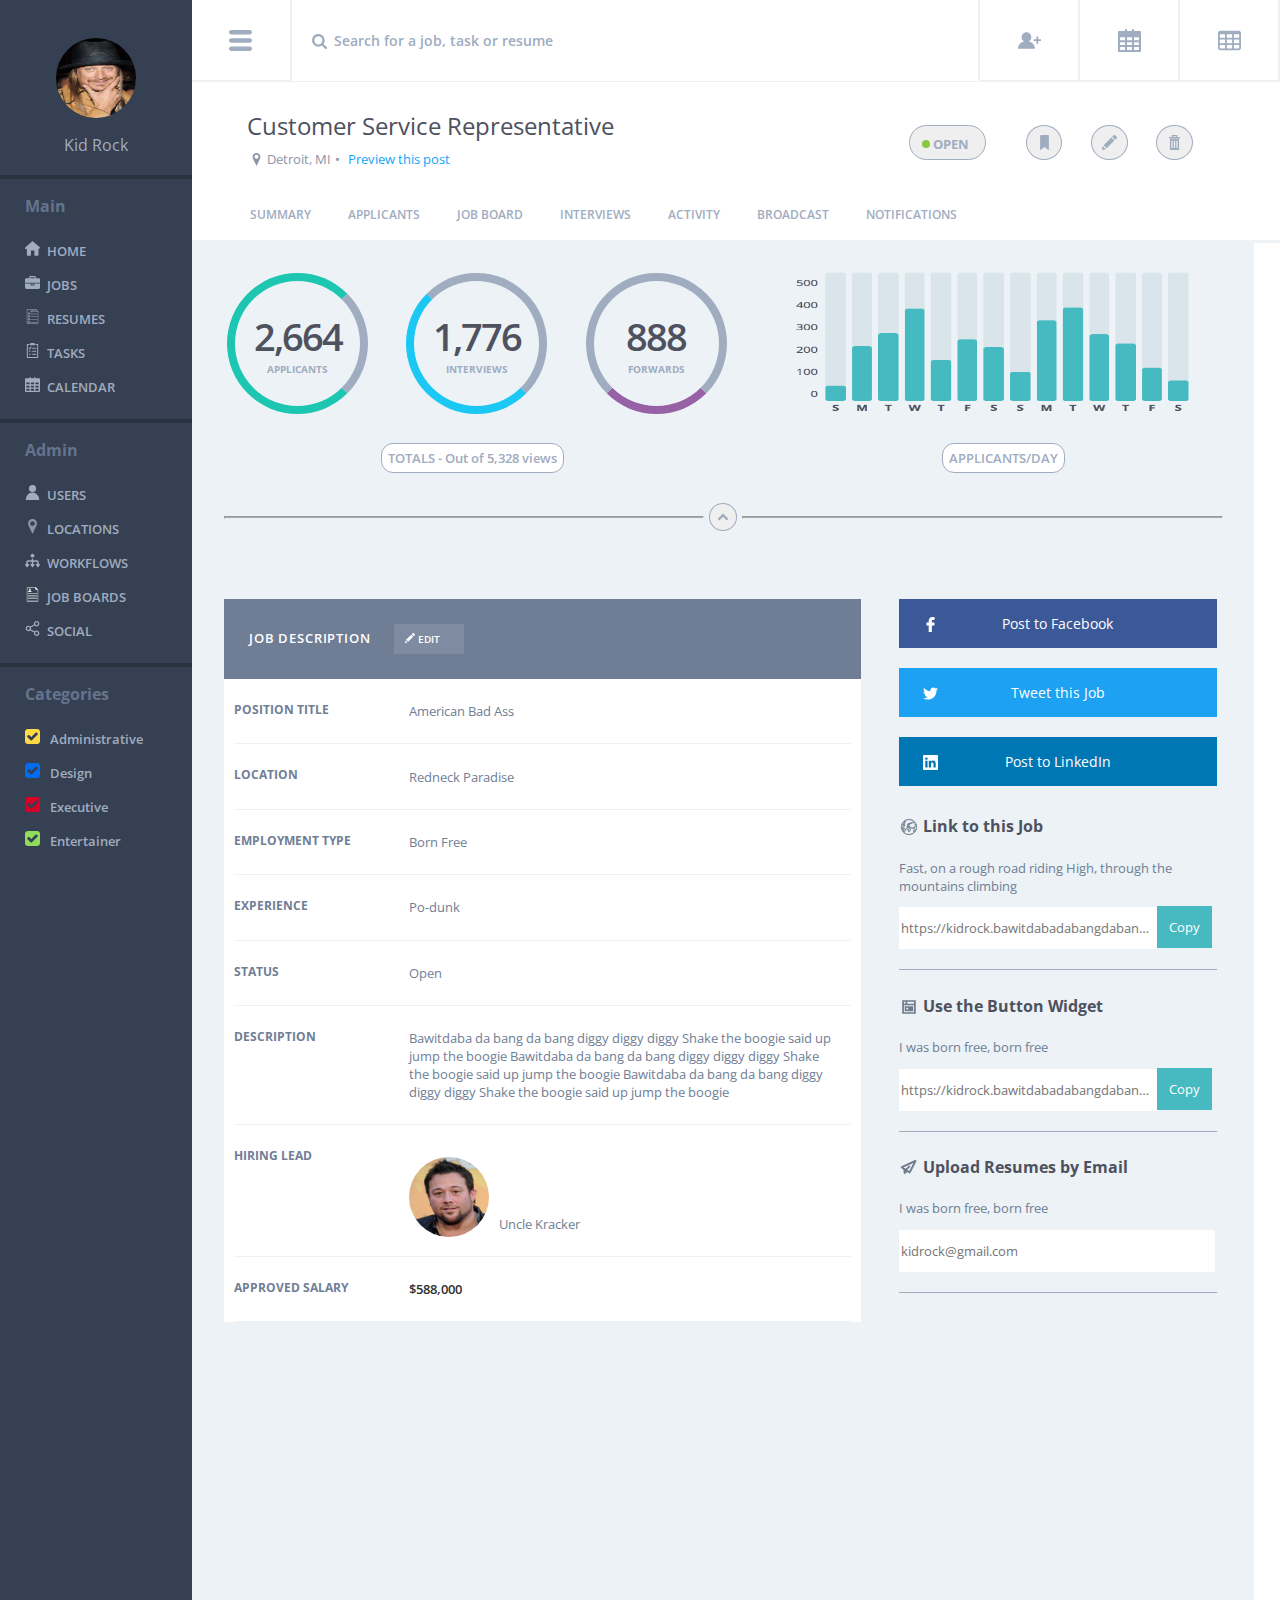
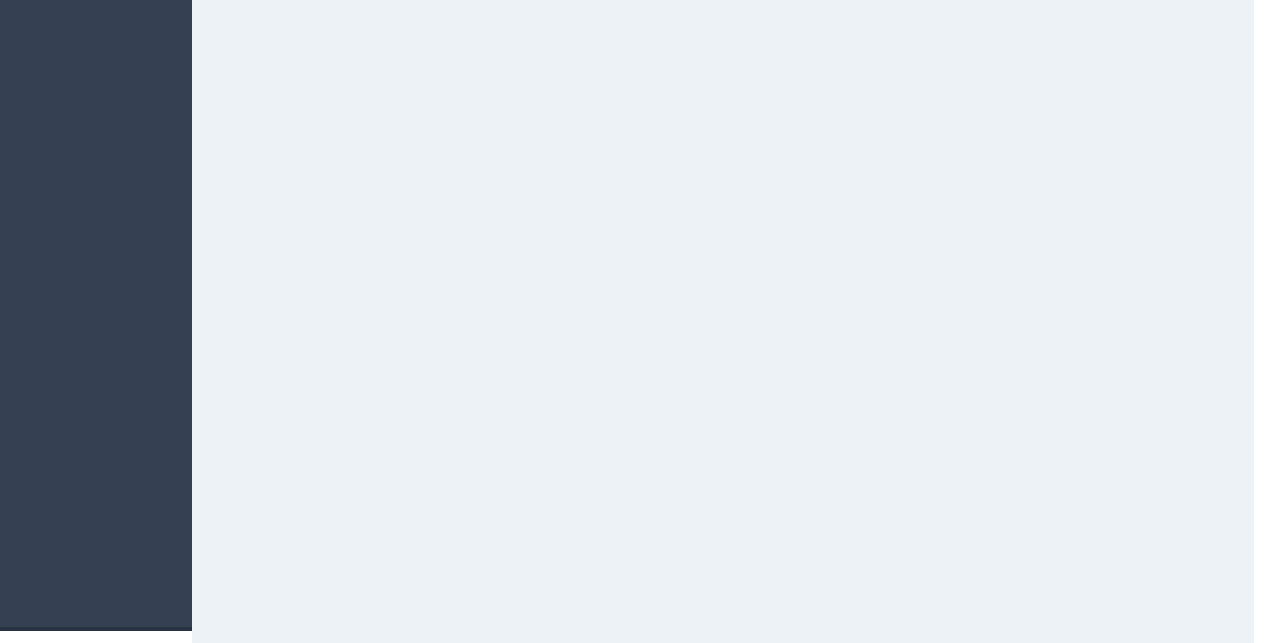
==== commit e40d191b: "Add aria labels to all input and aria states for checkboxes" ====
--- a/index.html
+++ b/index.html
@@ -1,9 +1,9 @@
 <!DOCTYPE html>
-<html>
+<html lang="en">
 <head>
     <meta charset="utf-8" />
     <meta http-equiv="X-UA-Compatible" content="IE=edge">
-    <title>Static Comp 3</title>
+    <title>Kid Rock- Profile</title>
     <meta name="viewport" content="width=device-width, initial-scale=1">
     <link rel="stylesheet" type="text/css" media="screen" href="styles.css"/>
     <link href="https://fonts.googleapis.com/css?family=Open+Sans:300,400,500,600,700" rel="stylesheet">
@@ -40,26 +40,30 @@
             <section class="nav-sections">
                 <h3 class="nav-headings">Categories</h3>
                 <ul class="nav-ul categories-section">
-                    <li class="nav-list-item"><img src="./images/yellow-checkbox.svg" alt="yellow checkbox icon" class="nav-bar-icons">Administrative</li>
-                    <div class="nav-bar-squares blue-square"></div>
+                    <li class="nav-list-item"><img src="./images/yellow-square.svg" alt="yellow checkbox icon" class="nav-bar-icons" aria-checked="true"> Administrative</li>
                     <li class="nav-list-item">
-                        Design</li>
-                    <li class="nav-list-item">Executive</li>
-                    <li class="nav-list-item">Human Resources</li>
+                        <img src="./images/blue-square.svg" alt="blue checkbox icon" class="nav-bar-icons" aria-checked="true">
+                    Design</li>
+                    <li class="nav-list-item">
+                        <img src="./images/red-square.svg" alt="red checkbox icon" class="nav-bar-icons" aria-checked="true">
+                    Executive</li>
+                    <li class="nav-list-item">
+                        <img src="./images/green-square.svg" alt="green checkbox icon" class="nav-bar-icons" aria-checked="true">
+                    Entertainer</li>
                 </ul>
             </section>
         </nav>
         <header>
-            <section class="top-right-buttons hamburger-button">
+            <section class="search-bar-buttons hamburger-button">
             </section>
             <section class="search-bar-container">
                 <input type="text" class="search-bar" aria-label="Search for job, task or resume" placeholder= "Search for a job, task or resume">
             </section>
-            <div class="top-right-buttons add-user-button">
+            <div class="search-bar-buttons add-user-button">
             </div>
-            <div class="top-right-buttons calendar-button">
+            <div class="search-bar-buttons calendar-button">
             </div>
-            <div class="top-right-buttons table-button">   
+            <div class="search-bar-buttons table-button">   
             </div>
         </header>
         <main>
@@ -169,7 +173,7 @@
                             Link to this Job</h4>
                             <p class="input-fields-paragraphs">Fast, on a rough road riding High, through the mountains climbing</p>
                             <form class="input-form">
-                                <input type="text" placeholder="https://kidrock.bawitdabadabangdabang.com" class="link-to-job-input"> 
+                                <input type="text" placeholder="https://kidrock.bawitdabadabangdabang.com" class="link-to-job-input" aria-label="Copy link to current job"> 
                                 <button class="copy-button">Copy</button>
                             </form>
                         </article>
@@ -179,17 +183,17 @@
                             Use the Button Widget</h4>
                             <p class="input-fields-paragraphs">I was born free, born free</p>
                             <form class="input-form">
-                                <input type="text" placeholder="https://kidrock.bawitdabadabangdabang.com" class="link-to-job-input">
+                                <input type="text" placeholder="https://kidrock.bawitdabadabangdabang.com" class="link-to-job-input" aria-label="Use the button widget">
                                 <button class="copy-button">Copy</button>
                             </form>
                         </article>
                         <article class="input-fields-holder">
                             <h4>
-                                <img src="images/airplane-grey.svg" alt="widget icon" class="input-icons">
+                                <img src="images/airplane-grey.svg" alt="Upload Resumes icon" class="input-icons">
                             Upload Resumes by Email</h4>
                             <p class="input-fields-paragraphs">I was born free, born free</p>
                             <form class="input-form">
-                                <input type="text" placeholder="kidrock@gmail.com" class="link-to-job-input upload-resumes-input">
+                                <input type="text" placeholder="kidrock@gmail.com" class="link-to-job-input upload-resumes-input" aria-label="Upload Resume Input">
                             </form>
                         </article>
                     </section>
--- a/styles.css
+++ b/styles.css
@@ -1,6 +1,6 @@
 * {
+    color: #4E515E;
     font-family: 'Open Sans', sans-serif;
-    color: #4E515E;
 }
 
 button {
@@ -10,22 +10,22 @@
 /* Nav sections */
 
 nav {
-    width: 15vw;
-    min-height: 100%;
     background-color: #354052;
     display: inline-block;
+    left: 0;
+    min-height: 100%;
     position: absolute;
-    left: 0;
     top: 0;
+    width: 15vw;
 }
 
 .profile-section {
+    align-items: center;
     border-bottom: 4px solid #293241;
     display: flex;
-    align-items: center;
+    flex-direction: column;
+    height: 175px;
     justify-content: center;
-    height: 175px;
-    flex-direction: column;
 }
 
 .nav-sections {
@@ -35,13 +35,13 @@
 /* Header Section */
 
 header {
+    border-bottom: 2px solid #EEF2F5;
     display: flex;
     height: 80px;
-    border-bottom: 2px solid #EEF2F5;
-    width: 85vw;
     position: absolute;
     right: 0;
     top: 0;
+    width: 85vw;
 }
 
 .search-bar-container {
@@ -49,34 +49,34 @@
 }
 
 .search-bar {
-    height: 99%;
-    width: 99.5%;
-    border: none;
-    font-size: 0.85em;
-    font-weight: 600;
     background-image: url(./images/magnifying-glass.svg);
     background-position: 3% 51%;
     background-repeat: no-repeat;
     background-size: 15px 15px;
+    border: none;
+    font-size: 0.85em;
+    font-weight: 600;
+    height: 99%;
+    width: 99.5%;
 }
 
 .search-bar::placeholder {
     color: #A0ACBF;
-    position: relative;
     left: 40px;
+    position: relative;
 }
 
 /* Header Buttons */
 
-.top-right-buttons {
-    width: 9%;
-    border-right: 2px solid #EEF2F5;
+.search-bar-buttons {
     background-position: center;
     background-repeat: no-repeat;
     background-size: 23px 23px;
-}
-
-.top-right-buttons:hover {
+    border-right: 2px solid #EEF2F5;
+    width: 9%;
+}
+
+.search-bar-buttons:hover {
     background-color: #15A4FA;
     cursor: pointer;
 }
@@ -90,39 +90,39 @@
 }
 
 .add-user-button {
+    background-image: url(./images/add-user.svg);
     border-left: 2px solid #EEF2F5;
-    background-image: url(./images/add-user.svg)
 }
 
 .add-user-button:hover {
-    background-image: url(./images/add-user-white.svg)
+    background-image: url(./images/add-user-white.svg);
 }
 
 .calendar-button {
-    background-image: url(./images/calendar-grey.svg)
+    background-image: url(./images/calendar-grey.svg);
 }
 
 .calendar-button:hover {
-    background-image: url(./images/calendar-white.svg)
+    background-image: url(./images/calendar-white.svg);
 }
 
 .table-button {
-    background-image: url(./images/table-grey.svg)
+    background-image: url(./images/table-grey.svg);
 }
 
 .table-button:hover {
-    background-image: url(./images/table-white.svg)
+    background-image: url(./images/table-white.svg);
 }
 
 /* Main Section */
 
 .h1-container {
+    border-bottom: 3px solid #EEF2F5;
+    height: 160px;
+    left: 15%;
     position: absolute;
     top: 80px;
-    left: 15%;
-    height: 160px;
     width: 85vw;
-    border-bottom: 3px solid #EEF2F5;
 }
 
 .header-list-container {
@@ -131,13 +131,14 @@
 }
 
 /* Sub-content Section */
+
 .sub-content {
     background-color: #ecf2f6;
     height: 2000px;
-    width: 85vw;
+    left: 15%;
     position: absolute;
-    left: 15%;
     top: 243px;
+    width: 83vw;
 }
 
 /* Images and Icons */
@@ -145,55 +146,49 @@
 .profile-pic {
     border-radius: 50%;
     height: 80px;
+    margin-top: 30px;
     width: 80px;
-    margin-top: 30px;
 }
 
 .nav-bar-icons {
     height: 15px;
+    padding-right: 7px;
     width: 15px;
-    padding-right: 10px;
-}
-
-.nav-bar-squares {
-    height: 15px;
-    width: 15px;
-    background-color: magenta;
-    margin-left: 10px;
 }
 
 .uncle-kracker-pic {
     border-radius: 50%;
-    height: 50px;
-    width: 50px;
+    height: 80px;
+    margin-right: 10px;
     position: relative;
     top: 8px;
-    margin-right: 10px;
+    width: 80px;
 }
 
 .small-location-icon {
     height: 13px;
+    position: relative;
+    top: 2px;
     width: 15px;
-    position: relative;
-    top: 2px;
 }
 
 /* Text Styling */
+
 #profile-name {
+    color: #A0ACBF;
+    font-size: 16px;
     font-weight: 400;
     line-height: 1.5rem;
-    color: #A0ACBF;
     margin-top: 15px;
-    font-size: 16px;
+    padding-bottom: 10px;
     text-align: center;
-    padding-bottom: 10px;
 }
 
 .nav-headings {
+    color: #65748D;
     font-family: 'Open Sans', sans-serif;
+    font-size: 1rem;
     font-weight: 700;
-    color: #65748D;
-    font-size: 1rem;
     padding-left: 25px;
 }
 
@@ -201,50 +196,50 @@
     font-size: 1.5em;
     font-weight: 400;
     line-height: 3em;
-    padding-left: 55px;
     margin-bottom: 0;
     margin-top: 10px;
+    padding-left: 55px;
 }
 
 .location-paragraph {
+    bottom: 25px;
+    color: #8A95A5;
+    display: inline-block;
+    font-size: 0.8em;
     font-weight: 400;
-    color: #8A95A5;
-    position: relative;
     left: 57px;
-    bottom: 25px;
-    font-size: 0.8em;
-    display: inline-block;
     margin-bottom: 0;
+    position: relative;
 }
 .preview-location-separator {
     display: inline-block;
 }
 
 .preview-link {
+    bottom: 25px;
+    color: #15A4FA;
     display: inline-block;
-    color: #15A4FA;
+    font-size: 0.8em;
+    left: 58px;
+    padding-left: 3px;
+    position: relative;
     text-decoration: none;
-    font-size: 0.8em;
-    padding-left: 3px;
-    position: relative;
-    left: 58px;
-    bottom: 25px;
 }
 
 /* List Stylings */
 
 li {
-    list-style-type: none;
     color: #A0ACBF;
-    padding-bottom: 15px;
     font-size: 0.75em;
     font-weight: 600;
+    list-style-type: none;
+    padding-bottom: 15px;
 }
 
 .nav-list-item {
-    width: 12.6vw;
     font-size: 0.8em;
     padding: 7.5px 0 7.5px 25px;
+    width: 12.6vw;
 }
 
 .nav-ul {
@@ -252,18 +247,18 @@
 }
 
 .nav-list-item:hover {
+    background-color: #293241;
+    border-left: 3px solid #15A4FA;
     color: #EEF2F5;
     cursor: pointer;
-    border-left: 3px solid #15A4FA;
-    background-color: #293241;
 }
 
 .header-list-item {
+    bottom: 8px;
     display: inline-block;
     margin-left: 18px;
     margin-right: 15px;
     position: relative;
-    bottom: 8px;
 }
 
 .header-list-item:hover {
@@ -279,19 +274,19 @@
 /* Header Buttons */
 
 .header-buttons {
-    position: absolute;
+    background-position: center;
+    background-repeat: no-repeat;
+    background-size: 15px 15px;
+    border-radius: 50%;
+    border: 1px solid #A0ACBF;
     bottom: 80px;
-    right: 27%;
     color: #A0ACBF;
-    height: 2.2rem;
-    width: 2.3rem;
-    border-radius: 50%;
     font-size: 0.8em;
     font-weight: 700;
-    border: 1px solid #A0ACBF;
-    background-size: 15px 15px;
-    background-position: center;
-    background-repeat: no-repeat;
+    height: 2.2rem;
+    position: absolute;
+    right: 27%;
+    width: 2.3rem;
 }
 
 .header-buttons:hover {
@@ -299,8 +294,8 @@
 }
 
 .flag-header-button {
+    background-image: url(./images/bookmark.svg);
     right: 20%;
-    background-image: url(./images/bookmark.svg);
 }
 
 .flag-header-button:hover {
@@ -308,16 +303,16 @@
 }
 
 .pencil-header-button {
+    background-image: url(./images/pencil-edit-button.svg);
     right: 14%;
-    background-image: url(./images/pencil-edit-button.svg);
 }
 .pencil-header-button:hover {
     background-image: url(./images/pencil-white.svg);
 }
 
 .trash-header-button {
+    background-image: url(./images/delete-photo.svg);
     right: 8%;
-    background-image: url(./images/delete-photo.svg);
 }
 
 .trash-header-button:hover {
@@ -325,19 +320,19 @@
 }
 
 .open-button {
-    width: 6em;
     border-radius: 3em;
     padding: 0 0 5px 7px;
+    width: 6em;
 }
 
 .green-circle-icon-div {
     background-color: #8CC63E;
+    border-radius: 50%;
     height: 8px;
+    left: 5px;
+    position: relative;
+    top: 13px;
     width: 8px;
-    border-radius: 50%;
-    position: relative;
-    top: 13px;
-    left: 5px;
 }
 
 .header-buttons:hover {
@@ -348,25 +343,24 @@
 /* Circle Graphs */
 
 .circle-graph-holder {
-    width: 48%;
+    align-items: center;
     display: flex;
     height: 200px;
-    align-items: center;
     justify-content: space-between;
     padding: 0 25px;
+    width: 48%;
 }
 
 .circle-graphs {
-    height: 130px;
-    width: 130px;
+    align-items: center;
     border-radius: 50%;
     border: 8px solid #A0ACBF;
-    border-bottom: 8px solid magenta;
-    display: flex;
-    align-items: center;
+    display: flex;
+    flex-direction: column;
+    height: 125px;
     justify-content: center;
-    flex-direction: column;
     margin: 0;
+    width: 125px;
 }
 
 .circle-graph-numbers {
@@ -376,41 +370,43 @@
 }
 
 .applicants-graph {
+    border-left-color: #1CC6B1;
+    border-top-color: #1CC6B1;
+    border-bottom-color: #1CC6B1;
     margin-left: 10px;
-    border-top-color: magenta;
-    border-left-color: magenta;
 }
 
 .interviews-graph {
-    border-bottom-color: chartreuse;
-    border-left-color: chartreuse;
+    border-bottom-color: #1AC8F3;
+    border-left-color: #1AC8F3;
 }
 
 .forwards-graph {
-    border-bottom-color: lightskyblue;
+    border-bottom-color: #9661A5;
 }
 
 .circle-graph-paragraphs {
+    color: #A0ACBF;
+    font-size: 0.65em;
+    font-weight: 700;
     margin: 0;
-    color: #A0ACBF;
-    font-weight: 700;
-    font-size: 0.65em;
 }
 
 h2 {
     margin: 0;
 }
 
-/* bar graph */
+/* Bar Graph */
+
 .bar-graph-holder {
-    width: 48%;
+    align-items: center;
     display: flex;
     height: 200px;
-    align-items: center;
     justify-content: center;
     position: absolute;
     right: 0;
     top: 0;
+    width: 48%;
 }
 
 .bar-graph {
@@ -431,11 +427,11 @@
 
 .graph-buttons {
     background-color: #FFFFFF;
-    font-weight: 600;
+    border-radius: 12px;
     border: 1px solid #A0ACBF;
     color: #A0ACBF;
+    font-weight: 600;
     height: 30px;
-    border-radius: 12px;
 }
 
 .graph-buttons:hover {
@@ -446,39 +442,39 @@
 /* divider section */
 
 .divider-section {
-    padding-top: 30px;
-    display: flex;
     align-items: center;
+    display: flex;
     justify-content: center;
     margin-bottom: 15px;
+    padding-top: 30px;
 }
 
 hr {
-    width: 45%;
     background-color: #A0ACBF;
     height: 1px;
     margin: 0 5px;
+    width: 45%;
 }
 
 .divider-button {
-    font-weight: 700;
-    border-radius: 50%;
-    height: 28px;
-    width: 28.5px;
-    border: 1.3px solid #A0ACBF;
     background-image: url(./images/arrow-up-grey.svg);
     background-position: center;
     background-repeat: no-repeat;
     background-size: 10px 10px;
+    border-radius: 50%;
+    border: 1.3px solid #A0ACBF;
+    font-weight: 700;
+    height: 28px;
+    width: 28.5px;
 }
 
 /* Job Description Table/List */
 
 .job-description-table-holder {
-    width: 60%;
-    position: absolute;
     left: 3%;
     margin-top: 5%;
+    position: absolute;
+    width: 60%;
 }
 
 .job-description-header-container {
@@ -487,10 +483,10 @@
 
 .job-description-header {
     color: #FFFFFF;
-    padding: 25px;
     font-size: 0.8em;
     font-weight: 600;
     letter-spacing: 0.85px;
+    padding: 25px;
     text-transform: uppercase;
 }
 
@@ -502,43 +498,43 @@
 
 .job-description-list-item {
     border-bottom: 1px solid #EEF2F5;
+    display: flex;
+    justify-content: space-between;
     padding: 10px 0;
-    display: flex;
-    justify-content: space-between;
 }
 
 .job-table-text {
+    color: #6F7E95;
     display: inline-block;
-    color: #6f7e95;
 }
 
 .job-table-h3 {
-    text-transform: uppercase;
     font-size: 1em;
     font-weight: 700;
+    text-transform: uppercase;
 }
 
 .job-table-paragraph {
+    font-size: 1.1em;
+    font-weight: 400;
+    padding-right: 10px;
     width: 70%;
-    font-weight: 400;
-    font-size: 1.1em;
-    padding-right: 10px;
 }
 
 .edit-job-description-button {
     background-color: #7e8ba0;
+    background-image: url(images/pencil-white.svg);
+    background-position: 18% 45%;
+    background-repeat: no-repeat;
+    background-size: 10px 10px;
+    border: none;
     color: #FFFFFF;
-    border: none;
+    font-size: 0.8em;
+    font-weight: 600;
+    height: 30px;
     margin-left: 20px;
-    height: 30px;
+    text-transform: uppercase;
     width: 70px;
-    font-weight: 600;
-    text-transform: uppercase;
-    font-size: 0.8em;
-    background-image: url(images/pencil-white.svg);
-    background-size: 10px 10px;
-    background-repeat: no-repeat;
-    background-position: 18% 45%;
 }
 
 .approved-salary-amount {
@@ -549,25 +545,25 @@
 /* Social Media and Links Section */
 
 .social-media-button-container {
+    margin-right: 3.5%;
+    margin-top: 5%;
     position: absolute;
     right: 0;
     width: 30%;
-    margin-right: 3.5%;
-    margin-top: 5%
 }
 
 .social-media-buttons {
+    background-color: #3B5998;
+    background-position: 8% 52%;
+    background-repeat: no-repeat;  
+    background-size: 15px 15px;
+    border: none;
+    color: #FFFFFF;
+    font-size: 0.9em;
+    margin: 0 0 20px 0;
+    padding: 15px 0 15px 0;
+    text-align: center;
     width: 100%;
-    text-align: center;
-    color: #FFFFFF;
-    background-color: #3B5998;
-    border: none;
-    margin: 0 0 20px 0;
-    font-size: 0.9em;
-    padding: 15px 0 15px 0;
-    background-position: 8% 52%;
-    background-size: 15px 15px;
-    background-repeat: no-repeat;  
 }
 
 .facebook-button {
@@ -588,35 +584,35 @@
 /* Input Section */
 
 .input-fields-holder {
+    border-bottom: 1px solid #A0ACBF;
     padding-bottom: 20px;
-    border-bottom: 1px solid #A0ACBF;
 }
 
 .link-to-job-input {
+    border: none;
+    font-size: 0.8em;
+    height: 40px;
+    margin: 0;
+    text-align: center;
+    text-overflow: ellipsis;
     width: 80%;
+}
+
+.copy-button {
+    background-color: #47BAC1;
+    border: none;
+    bottom: 1px;
+    color: #FFFFFF;
+    height: 42px;
     margin: 0;
-    height: 40px;
-    border: none;
-    text-align: center;
-    font-size: 0.8em;
-    text-overflow: ellipsis;
-}
-
-.copy-button {
+    position: relative;
+    right: 4px;
     width: 17%;
-    margin: 0;
-    border: none;
-    color: #FFFFFF;
-    background-color: #47BAC1;
-    height: 42px;
-    position: relative;
-    right: 4px;
-    bottom: 1px;
 }
 
 .upload-resumes-input {
+    text-align: left;
     width: 98%;
-    text-align: left;
 }
 
 h4 {
@@ -641,7 +637,6 @@
 } */
 
 @media (max-width: 975px) {
-    
     nav {
         display: none;
     }
@@ -661,28 +656,27 @@
     }
 
     .circle-graphs {
-    height: 110px;
-    width: 110px;
+        height: 110px;
+        width: 110px;
     }
 }
 
 @media (max-width: 810px) {
-    
     .bar-graph-holder {
+        height: 220px;
         position: relative;
         width: 100%;
-        height: 220px;
     }
     
     .bar-graph {
-        width: 80%;
         height: 95%;
         padding-bottom: 20px;
+        width: 80%;
     }
     
     .circle-graph-holder {
+        justify-content: space-around;
         width: 90%;
-        justify-content: space-around;
     }
     
     h1 {
@@ -738,15 +732,15 @@
     }
 
     .job-description-table-holder {
+        margin: auto;
         width: 94%;
+    }
+
+    .social-media-button-container {
         margin: auto;
-    }
-
-    .social-media-button-container {
         position: relative;
         top: 800px;
         width: 90%;
-        margin: auto;
     }
 }
 
@@ -768,8 +762,8 @@
     }
 
     .circle-graph-holder {
+        margin: 0 auto;
         padding: 0;
-        margin: 0 auto;
     }
 }
 
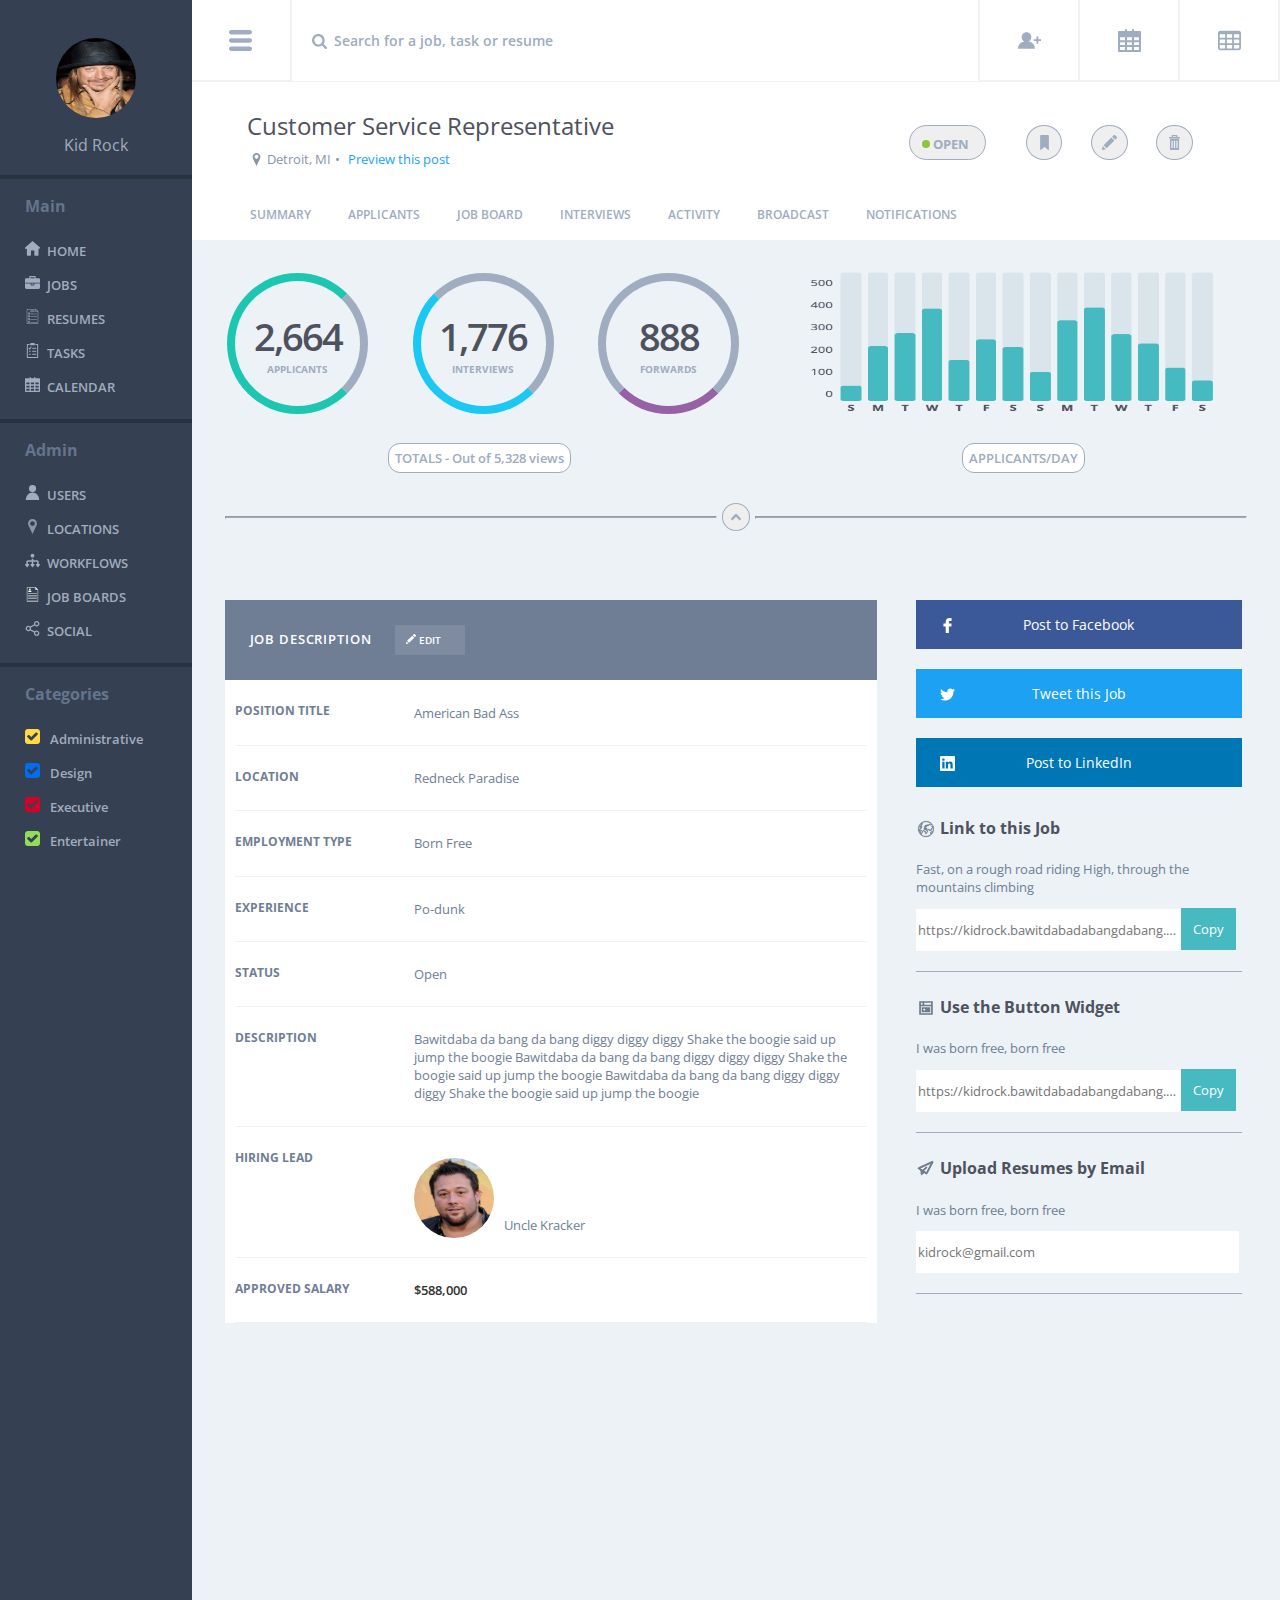
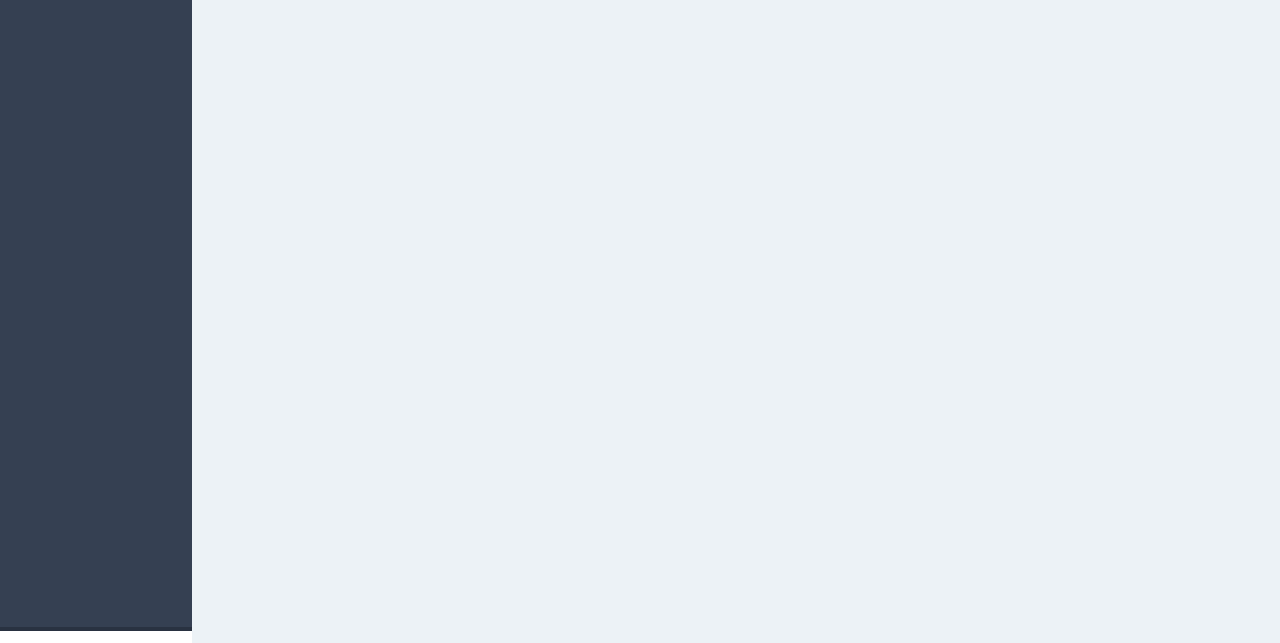
==== commit df26364c: "Add aria labels and tabindex for navbar and buttons" ====
--- a/index.html
+++ b/index.html
@@ -5,7 +5,7 @@
     <meta http-equiv="X-UA-Compatible" content="IE=edge">
     <title>Kid Rock- Profile</title>
     <meta name="viewport" content="width=device-width, initial-scale=1">
-    <link rel="stylesheet" type="text/css" media="screen" href="styles.css"/>
+    <link rel="stylesheet" type="text/css" media="screen" href="styles.css" />
     <link href="https://fonts.googleapis.com/css?family=Open+Sans:300,400,500,600,700" rel="stylesheet">
 </head>
 <body>
@@ -19,184 +19,192 @@
         </section>
         <section class="nav-sections">
             <ul class="nav-ul">
-                <li class="nav-list-item">
-                    <img src="./images/home-grey.svg" alt="home icon" class="nav-bar-icons">HOME</li>
-                    <li class="nav-list-item"><img src="./images/briefcas-grey.svg" alt="job icon" class="nav-bar-icons">JOBS</li>
-                    <li class="nav-list-item"><img src="./images/resume-grey.svg" alt="resume icon" class="nav-bar-icons">RESUMES</li>
-                    <li class="nav-list-item"><img src="./images/clipboard-grey.svg" alt="clipboard icon" class="nav-bar-icons">TASKS</li>
-                    <li class="nav-list-item"><img src="./images/calendar-grey.svg" alt="calendar icon" class="nav-bar-icons">CALENDAR</li>
+                <li class="nav-list-item" aria-label="home link" tabindex="0">
+                    <img src="./images/home-grey.svg" alt="home icon" class="nav-bar-icons" aria-hidden="true">HOME</li>
+                <li class="nav-list-item" role="Jobs link" tabindex="0">
+                    <img src="./images/briefcas-grey.svg" alt="job icon" class="nav-bar-icons" aria-hidden="true">JOBS</li>
+                <li class="nav-list-item" aria-label="resumes link" tabindex="0">
+                    <img src="./images/resume-grey.svg" alt="resume icon" class="nav-bar-icons" aria-hidden="true">RESUMES</li>
+                <li class="nav-list-item" aria-label="Tasks link" tabindex="0">
+                    <img src="./images/clipboard-grey.svg" alt="clipboard icon" class="nav-bar-icons" aria-hidden="true">TASKS</li>
+                <li class="nav-list-item" aria-label="Calendar link" tabindex="0">
+                    <img src="./images/calendar-grey.svg" alt="calendar icon" class="nav-bar-icons" aria-hidden="true">CALENDAR</li>
+            </ul>
+        </section>
+        <section class="nav-sections">
+            <h3 class="nav-headings">Admin</h3>
+            <ul class="nav-ul">
+                <li class="nav-list-item" aria-label="users link" tabindex="0">
+                    <img src="./images/users-grey.svg" alt="users icon" class="nav-bar-icons" aria-hidden="true">USERS</li>
+                <li class="nav-list-item" aria-label="Locations link" tabindex="0">
+                    <img src="./images/locations-grey.svg" alt="locations icon" class="nav-bar-icons" aria-hidden="true">LOCATIONS</li>
+                <li class="nav-list-item" aria-label="workflows link" tabindex="0">
+                    <img src="./images/workflows-grey.svg" alt="workflows icon" class="nav-bar-icons" aria-hidden="true">WORKFLOWS</li>
+                <li class="nav-list-item" aria-label="Job Boards link" tabindex="0">
+                    <img src="./images/boards-grey.svg" alt="job boards icon" class="nav-bar-icons" aria-hidden="true">JOB BOARDS</li>
+                <li class="nav-list-item" aria-label="social link" tabindex="0">
+                    <img src="./images/social-grey.svg" alt="social icon" class="nav-bar-icons" aria-hidden="true">SOCIAL</li>
+            </ul>
+        </section>
+        <section class="nav-sections">
+            <h3 class="nav-headings">Categories</h3>
+            <ul class="nav-ul categories-section">
+                <li class="nav-list-item" aria-label="job categories- Administrative" tabindex="0">
+                    <img src="./images/yellow-square.svg" alt="yellow checkbox icon" class="nav-bar-icons" aria-checked="true"> Administrative</li>
+                <li class="nav-list-item" aria-label="job categories- Design" tabindex="0">
+                    <img src="./images/blue-square.svg" alt="blue checkbox icon" class="nav-bar-icons" aria-checked="true"> Design
+                </li>
+                <li class="nav-list-item" aria-label="job categories- Executive" tabindex="0">
+                    <img src="./images/red-square.svg" alt="red checkbox icon" class="nav-bar-icons" aria-checked="true"> Executive
+                </li>
+                <li class="nav-list-item" aria-label="job categories- Entertainer" tabindex="0">
+                    <img src="./images/green-square.svg" alt="green checkbox icon" class="nav-bar-icons" aria-checked="true"> Entertainer
+                </li>
+            </ul>
+        </section>
+    </nav>
+    <header>
+        <section class="search-bar-buttons hamburger-button" aria-label="hamburger button" tabindex="0">
+        </section>
+        <section class="search-bar-container">
+            <input type="text" class="search-bar" aria-label="Search for job, task or resume" placeholder="Search for a job, task or resume">
+        </section>
+        <div class="search-bar-buttons add-user-button" aria-label="add-user button" tabindex="0">
+        </div>
+        <div class="search-bar-buttons calendar-button" aria-label="calendar button" tabindex="0">
+        </div>
+        <div class="search-bar-buttons table-button" aria-label="table button" tabindex="0">
+        </div>
+    </header>
+    <main>
+        <section class="h1-container">
+            <h1>Customer Service Representative</h1>
+            <p class="location-paragraph">
+                <img src="images/locations-grey.svg" alt="location icon" class="small-location-icon"> Detroit, MI </p>
+            <p class="location-paragraph">•</p>
+            <a class="preview-link" href="https://www.youtube.com/watch?v=Ienv1rBZFyc" title="bawitdaba">Preview this post</a>
+            <article class="header-list-container">
+                <button class="header-buttons open-button">
+                    <div class="green-circle-icon-div"></div>
+                    OPEN</button>
+                <button class="header-buttons flag-header-button"></button>
+                <button class="header-buttons pencil-header-button"></button>
+                <button class="header-buttons trash-header-button"></button>
+                <ul class="header-list">
+                    <li class="header-list-item">SUMMARY</li>
+                    <li class="header-list-item">APPLICANTS</li>
+                    <li class="header-list-item">JOB BOARD</li>
+                    <li class="header-list-item">INTERVIEWS</li>
+                    <li class="header-list-item">ACTIVITY</li>
+                    <li class="header-list-item">BROADCAST</li>
+                    <li class="header-list-item">NOTIFICATIONS</li>
                 </ul>
-            </section>
-            <section class="nav-sections">
-                <h3 class="nav-headings">Admin</h3>
-                <ul class="nav-ul">
-                    <li class="nav-list-item"><img src="./images/users-grey.svg" alt="users icon" class="nav-bar-icons">USERS</li>
-                    <li class="nav-list-item"><img src="./images/locations-grey.svg" alt="locations icon" class="nav-bar-icons">LOCATIONS</li>
-                    <li class="nav-list-item"><img src="./images/workflows-grey.svg" alt="workflows icon" class="nav-bar-icons">WORKFLOWS</li>
-                    <li class="nav-list-item"><img src="./images/boards-grey.svg" alt="job boards icon" class="nav-bar-icons">JOB BOARDS</li>
-                    <li class="nav-list-item"><img src="./images/social-grey.svg" alt="social icon" class="nav-bar-icons">SOCIAL</li>
-                </ul>
-            </section>
-            <section class="nav-sections">
-                <h3 class="nav-headings">Categories</h3>
-                <ul class="nav-ul categories-section">
-                    <li class="nav-list-item"><img src="./images/yellow-square.svg" alt="yellow checkbox icon" class="nav-bar-icons" aria-checked="true"> Administrative</li>
-                    <li class="nav-list-item">
-                        <img src="./images/blue-square.svg" alt="blue checkbox icon" class="nav-bar-icons" aria-checked="true">
-                    Design</li>
-                    <li class="nav-list-item">
-                        <img src="./images/red-square.svg" alt="red checkbox icon" class="nav-bar-icons" aria-checked="true">
-                    Executive</li>
-                    <li class="nav-list-item">
-                        <img src="./images/green-square.svg" alt="green checkbox icon" class="nav-bar-icons" aria-checked="true">
-                    Entertainer</li>
-                </ul>
-            </section>
-        </nav>
-        <header>
-            <section class="search-bar-buttons hamburger-button">
-            </section>
-            <section class="search-bar-container">
-                <input type="text" class="search-bar" aria-label="Search for job, task or resume" placeholder= "Search for a job, task or resume">
-            </section>
-            <div class="search-bar-buttons add-user-button">
-            </div>
-            <div class="search-bar-buttons calendar-button">
-            </div>
-            <div class="search-bar-buttons table-button">   
-            </div>
-        </header>
-        <main>
-            <section class="h1-container">
-                <h1>Customer Service Representative</h1>
-                <p class="location-paragraph">
-                   <img src="images/locations-grey.svg" alt="location icon" class="small-location-icon"> 
-                Detroit, MI  </p> 
-                <p class="location-paragraph">•</p>
-                <a class="preview-link" href="https://www.youtube.com/watch?v=Ienv1rBZFyc" title="bawitdaba">Preview this post</a>
-                <article class="header-list-container">
-                    <button class="header-buttons open-button">
-                        <div class="green-circle-icon-div"></div>
-                        OPEN</button>
-                        <button class="header-buttons flag-header-button"></button>
-                        <button class="header-buttons pencil-header-button"></button>
-                        <button class="header-buttons trash-header-button"></button>
-                        <ul class="header-list">
-                            <li class="header-list-item">SUMMARY</li>
-                            <li class="header-list-item">APPLICANTS</li>
-                            <li class="header-list-item">JOB BOARD</li>
-                            <li class="header-list-item">INTERVIEWS</li>
-                            <li class="header-list-item">ACTIVITY</li>
-                            <li class="header-list-item">BROADCAST</li>
-                            <li class="header-list-item">NOTIFICATIONS</li>
-                        </ul>
-                    </article>
-                </section>
-            </main>
-            <section class="sub-content">
-                <article class="circle-graph-holder">
-                    <div class="circle-graphs applicants-graph">
-                        <h2 class="circle-graph-numbers">2,664</h2>
-                        <p class="circle-graph-paragraphs">APPLICANTS</p>
-                    </div>
-                    <div class="circle-graphs interviews-graph">
-                        <h2 class="circle-graph-numbers">1,776</h2>
-                        <p class="circle-graph-paragraphs">INTERVIEWS</p>
-                    </div>
-                    <div class="circle-graphs forwards-graph">
-                        <h2 class="circle-graph-numbers">888</h2>
-                        <p class="circle-graph-paragraphs">FORWARDS</p>
-                    </div>
-                </article>
-                <article class="bar-graph-holder">
-                    <img class="bar-graph" src="./images/bar-graph.png" alt="Applicants per day bar graph">
-                </article>
-                <article class="graph-button-container">
-                    <button class="graph-buttons">TOTALS - Out of 5,328 views</button>
-                    <button class="graph-buttons">APPLICANTS/DAY</button>
-                </article>
-                <section class="divider-section">
-                    <hr>
-                    <button class="divider-button"></button>
-                    <hr>
-                </section>
-                <section class="job-description-table-holder">
-                    <div class="job-description-header-container">
-                        <h2 class="job-description-header">Job Description 
-                            <button class="edit-job-description-button">Edit</button>
-                        </h2>
-                    </div>
-                    <ul class="job-description-ul">
-                        <li class="job-description-list-item">
-                            <h3 class="job-table-text job-table-h3">POSITION TITLE</h3>
-                            <p class="job-table-text job-table-paragraph">American Bad Ass</p>
-                        </li>
-                        <li class="job-description-list-item">
-                            <h3 class="job-table-text job-table-h3">Location</h3>
-                            <p class="job-table-text job-table-paragraph">Redneck Paradise</p>
-                        </li>
-                        <li class="job-description-list-item">
-                            <h3 class="job-table-text job-table-h3">Employment Type</h3>
-                            <p class="job-table-text job-table-paragraph">Born Free</p>
-                        </li>
-                        <li class="job-description-list-item">
-                            <h3 class="job-table-text job-table-h3">Experience</h3>
-                            <p class="job-table-text job-table-paragraph">Po-dunk</p>
-                        </li>
-                        <li class="job-description-list-item">
-                            <h3 class="job-table-text job-table-h3">Status</h3>
-                            <p class="job-table-text job-table-paragraph">Open</p>
-                        </li>
-                        <li class="job-description-list-item">
-                            <h3 class="job-table-text job-table-h3">Description</h3>
-                            <p class="job-table-text job-table-paragraph">Bawitdaba da bang da bang diggy diggy diggy Shake the boogie said up jump the boogie Bawitdaba da bang da bang diggy diggy
-                            diggy Shake the boogie said up jump the boogie Bawitdaba da bang da bang diggy diggy diggy Shake the boogie said up jump the boogie</p>
-                            </li>
-                            <li class="job-description-list-item">
-                                <h3 class="job-table-text job-table-h3">Hiring Lead</h3>
-                                <p class="job-table-text job-table-paragraph"> <img src="images/kracker.jpg" alt="Hiring Lead Uncle Kracker" class="uncle-kracker-pic">Uncle Kracker</p>
-                                
-                            </li>
-                            <li class="job-description-list-item">
-                                <h3 class="job-table-text job-table-h3">Approved Salary</h3>
-                                <p class="job-table-text job-table-paragraph approved-salary-amount">$588,000</p>
-                            </li>
-                        </ul>
-                    </section>
-                    <section class="social-media-button-container">
-                        <button class="social-media-buttons facebook-button">Post to Facebook</button>
-                        <button class="social-media-buttons twitter-button">Tweet this Job</button>
-                        <button class="social-media-buttons linked-in-button">Post to LinkedIn</button>
-                        <article class="input-fields-holder">
-                            <h4>
-                                <img src="images/earth-grey.svg" alt="widget icon" class="input-icons">
-                            Link to this Job</h4>
-                            <p class="input-fields-paragraphs">Fast, on a rough road riding High, through the mountains climbing</p>
-                            <form class="input-form">
-                                <input type="text" placeholder="https://kidrock.bawitdabadabangdabang.com" class="link-to-job-input" aria-label="Copy link to current job"> 
-                                <button class="copy-button">Copy</button>
-                            </form>
-                        </article>
-                        <article class="input-fields-holder">
-                            <h4>
-                                <img src="images/widget-grey.svg" alt="widget icon" class="input-icons">
-                            Use the Button Widget</h4>
-                            <p class="input-fields-paragraphs">I was born free, born free</p>
-                            <form class="input-form">
-                                <input type="text" placeholder="https://kidrock.bawitdabadabangdabang.com" class="link-to-job-input" aria-label="Use the button widget">
-                                <button class="copy-button">Copy</button>
-                            </form>
-                        </article>
-                        <article class="input-fields-holder">
-                            <h4>
-                                <img src="images/airplane-grey.svg" alt="Upload Resumes icon" class="input-icons">
-                            Upload Resumes by Email</h4>
-                            <p class="input-fields-paragraphs">I was born free, born free</p>
-                            <form class="input-form">
-                                <input type="text" placeholder="kidrock@gmail.com" class="link-to-job-input upload-resumes-input" aria-label="Upload Resume Input">
-                            </form>
-                        </article>
-                    </section>
-                </section>
-            </body>
-            </html>+            </article>
+        </section>
+    </main>
+    <section class="sub-content">
+        <article class="circle-graph-holder">
+            <div class="circle-graphs applicants-graph">
+                <h2 class="circle-graph-numbers">2,664</h2>
+                <p class="circle-graph-paragraphs">APPLICANTS</p>
+            </div>
+            <div class="circle-graphs interviews-graph">
+                <h2 class="circle-graph-numbers">1,776</h2>
+                <p class="circle-graph-paragraphs">INTERVIEWS</p>
+            </div>
+            <div class="circle-graphs forwards-graph">
+                <h2 class="circle-graph-numbers">888</h2>
+                <p class="circle-graph-paragraphs">FORWARDS</p>
+            </div>
+        </article>
+        <article class="bar-graph-holder">
+            <img class="bar-graph" src="./images/bar-graph.png" alt="Applicants per day bar graph">
+        </article>
+        <article class="graph-button-container">
+            <button class="graph-buttons">TOTALS - Out of 5,328 views</button>
+            <button class="graph-buttons">APPLICANTS/DAY</button>
+        </article>
+        <section class="divider-section">
+            <hr>
+            <button class="divider-button"></button>
+            <hr>
+        </section>
+        <section class="job-description-table-holder">
+            <div class="job-description-header-container">
+                <h2 class="job-description-header">Job Description
+                    <button class="edit-job-description-button">Edit</button>
+                </h2>
+            </div>
+            <ul class="job-description-ul">
+                <li class="job-description-list-item">
+                    <h3 class="job-table-text job-table-h3">POSITION TITLE</h3>
+                    <p class="job-table-text job-table-paragraph">American Bad Ass</p>
+                </li>
+                <li class="job-description-list-item">
+                    <h3 class="job-table-text job-table-h3">Location</h3>
+                    <p class="job-table-text job-table-paragraph">Redneck Paradise</p>
+                </li>
+                <li class="job-description-list-item">
+                    <h3 class="job-table-text job-table-h3">Employment Type</h3>
+                    <p class="job-table-text job-table-paragraph">Born Free</p>
+                </li>
+                <li class="job-description-list-item">
+                    <h3 class="job-table-text job-table-h3">Experience</h3>
+                    <p class="job-table-text job-table-paragraph">Po-dunk</p>
+                </li>
+                <li class="job-description-list-item">
+                    <h3 class="job-table-text job-table-h3">Status</h3>
+                    <p class="job-table-text job-table-paragraph">Open</p>
+                </li>
+                <li class="job-description-list-item">
+                    <h3 class="job-table-text job-table-h3">Description</h3>
+                    <p class="job-table-text job-table-paragraph">Bawitdaba da bang da bang diggy diggy diggy Shake the boogie said up jump the boogie Bawitdaba da bang
+                        da bang diggy diggy diggy Shake the boogie said up jump the boogie Bawitdaba da bang da bang diggy
+                        diggy diggy Shake the boogie said up jump the boogie</p>
+                </li>
+                <li class="job-description-list-item">
+                    <h3 class="job-table-text job-table-h3">Hiring Lead</h3>
+                    <p class="job-table-text job-table-paragraph">
+                        <img src="images/kracker.jpg" alt="Hiring Lead Uncle Kracker" class="uncle-kracker-pic">Uncle Kracker</p>
+
+                </li>
+                <li class="job-description-list-item">
+                    <h3 class="job-table-text job-table-h3">Approved Salary</h3>
+                    <p class="job-table-text job-table-paragraph approved-salary-amount">$588,000</p>
+                </li>
+            </ul>
+        </section>
+        <section class="social-media-button-container">
+            <button class="social-media-buttons facebook-button">Post to Facebook</button>
+            <button class="social-media-buttons twitter-button">Tweet this Job</button>
+            <button class="social-media-buttons linked-in-button">Post to LinkedIn</button>
+            <article class="input-fields-holder">
+                <h4>
+                    <img src="images/earth-grey.svg" alt="widget icon" class="input-icons"> Link to this Job</h4>
+                <p class="input-fields-paragraphs">Fast, on a rough road riding High, through the mountains climbing</p>
+                <form class="input-form">
+                    <input type="text" placeholder="https://kidrock.bawitdabadabangdabang.com" class="link-to-job-input" aria-label="Copy link to current job">
+                    <button class="copy-button">Copy</button>
+                </form>
+            </article>
+            <article class="input-fields-holder">
+                <h4>
+                    <img src="images/widget-grey.svg" alt="widget icon" class="input-icons"> Use the Button Widget</h4>
+                <p class="input-fields-paragraphs">I was born free, born free</p>
+                <form class="input-form">
+                    <input type="text" placeholder="https://kidrock.bawitdabadabangdabang.com" class="link-to-job-input" aria-label="Use the button widget">
+                    <button class="copy-button">Copy</button>
+                </form>
+            </article>
+            <article class="input-fields-holder">
+                <h4>
+                    <img src="images/airplane-grey.svg" alt="Upload Resumes icon" class="input-icons"> Upload Resumes by Email</h4>
+                <p class="input-fields-paragraphs">I was born free, born free</p>
+                <form class="input-form">
+                    <input type="text" placeholder="kidrock@gmail.com" class="link-to-job-input upload-resumes-input" aria-label="Upload Resume Input">
+                </form>
+            </article>
+        </section>
+    </section>
+</body>
+</html>--- a/styles.css
+++ b/styles.css
@@ -138,7 +138,7 @@
     left: 15%;
     position: absolute;
     top: 243px;
-    width: 83vw;
+    width: 85vw;
 }
 
 /* Images and Icons */
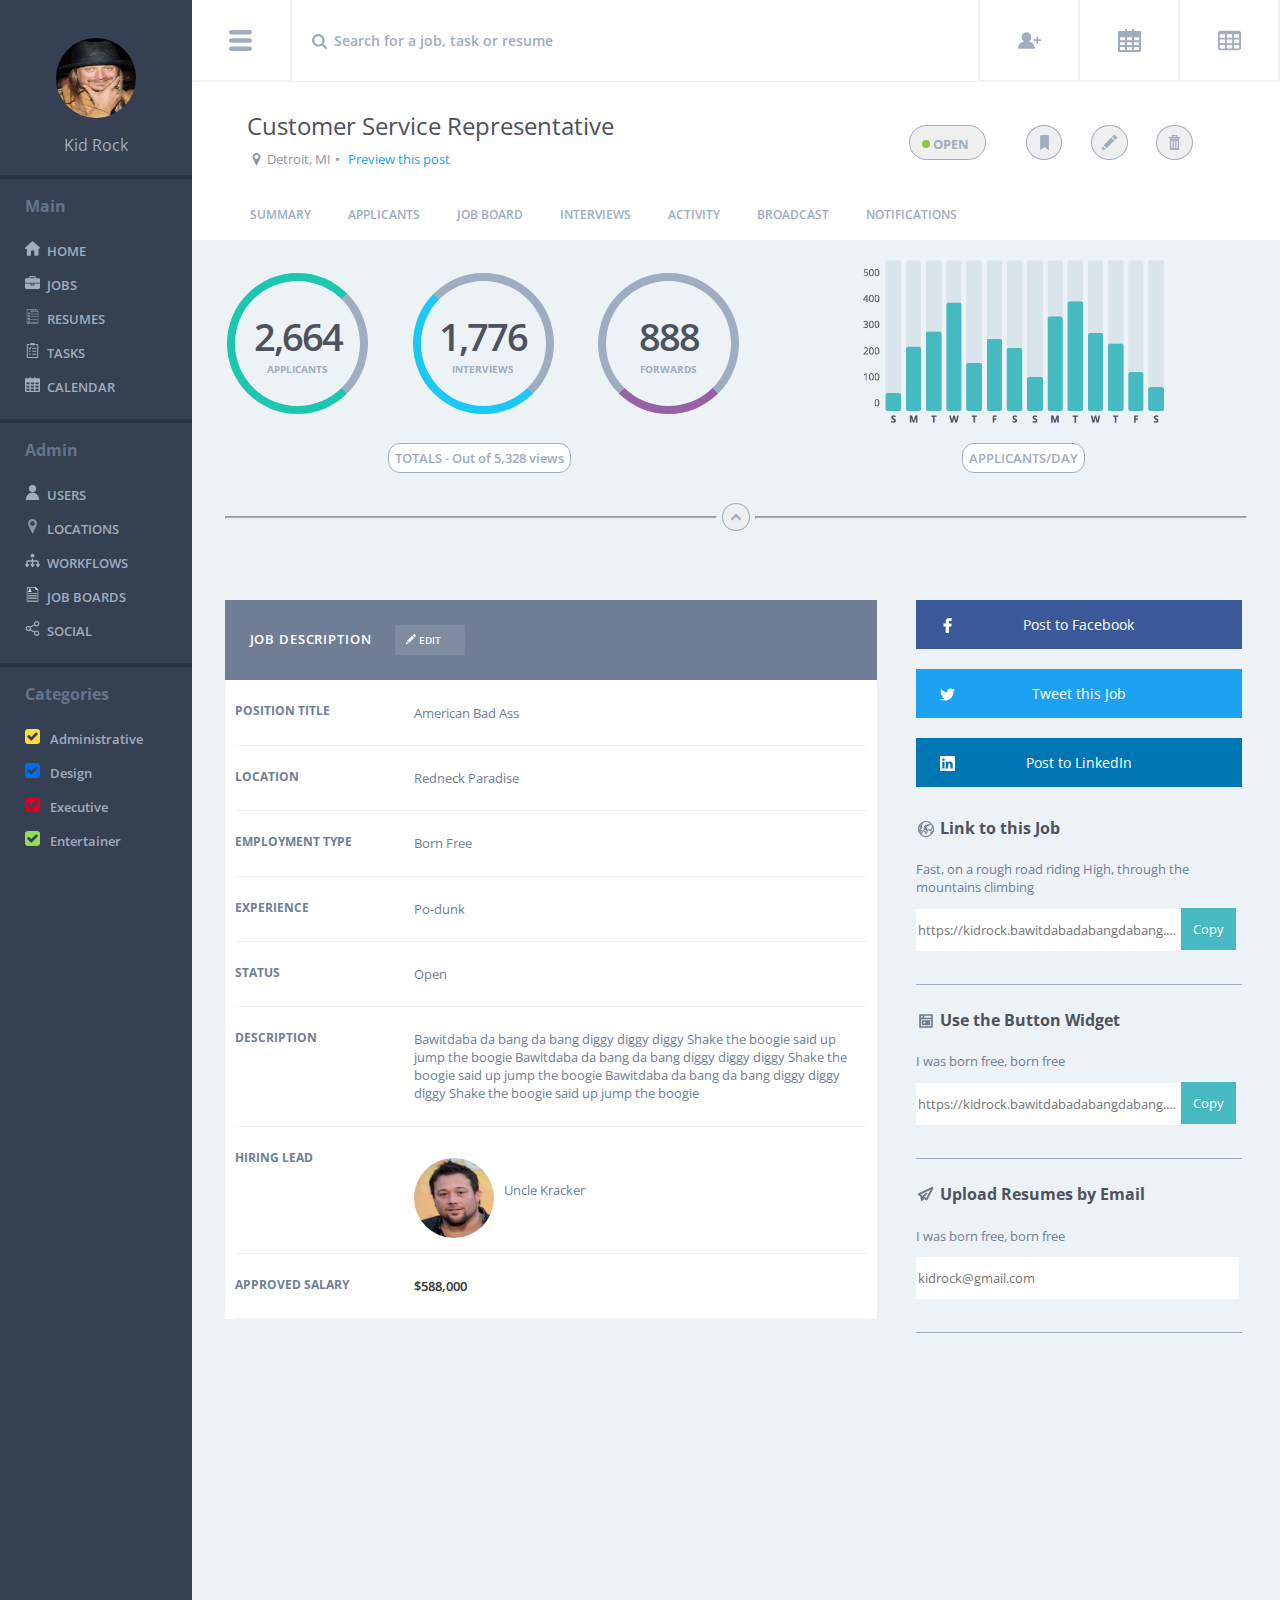
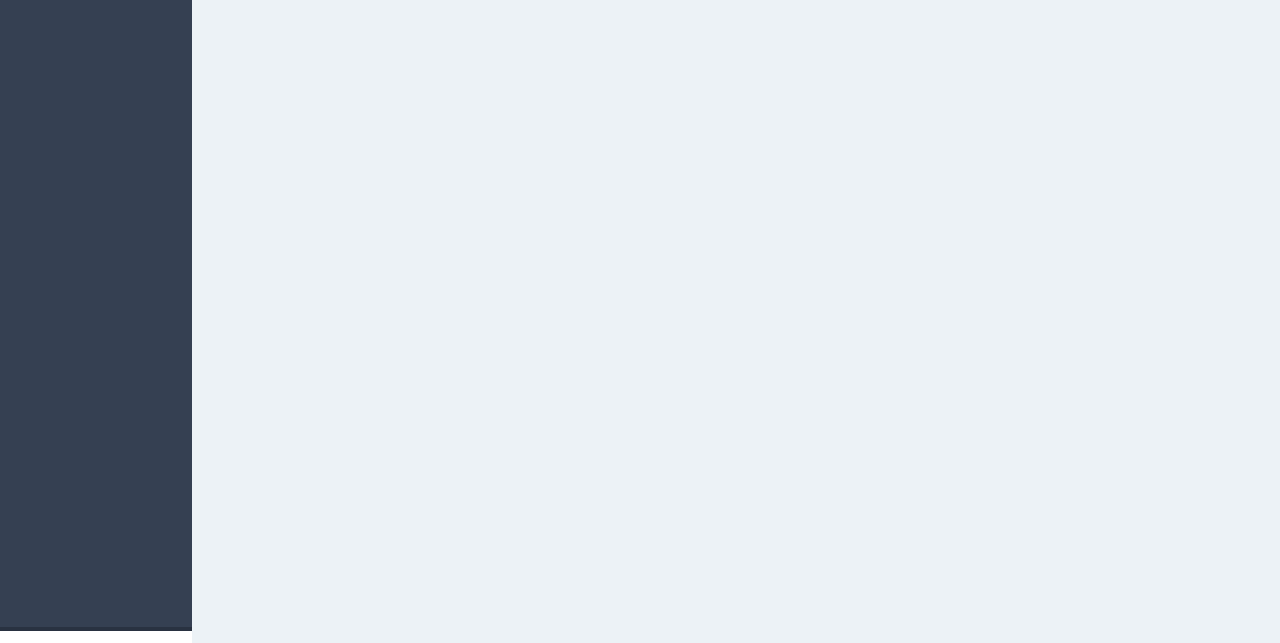
==== commit 18bb511c: "Delete repetitive CSS and increase graph size on mobile" ====
--- a/index.html
+++ b/index.html
@@ -164,9 +164,8 @@
                 </li>
                 <li class="job-description-list-item">
                     <h3 class="job-table-text job-table-h3">Hiring Lead</h3>
-                    <p class="job-table-text job-table-paragraph">
+                    <p class="job-table-text job-table-paragraph hiring-lead">
                         <img src="images/kracker.jpg" alt="Hiring Lead Uncle Kracker" class="uncle-kracker-pic">Uncle Kracker</p>
-
                 </li>
                 <li class="job-description-list-item">
                     <h3 class="job-table-text job-table-h3">Approved Salary</h3>
--- a/styles.css
+++ b/styles.css
@@ -289,10 +289,6 @@
     width: 2.3rem;
 }
 
-.header-buttons:hover {
-    cursor: pointer;
-}
-
 .flag-header-button {
     background-image: url(./images/bookmark.svg);
     right: 20%;
@@ -410,8 +406,7 @@
 }
 
 .bar-graph {
-    height: 150px;
-    width: 85%;
+    height: 11rem;
 }
 
 .bar-graph:hover {
@@ -537,6 +532,12 @@
     width: 70px;
 }
 
+
+.hiring-lead {
+    display: flex;
+    align-items: center;
+}
+
 .approved-salary-amount {
     color: #333;
     font-weight: 600;
@@ -585,7 +586,7 @@
 
 .input-fields-holder {
     border-bottom: 1px solid #A0ACBF;
-    padding-bottom: 20px;
+    padding-bottom: 33px;
 }
 
 .link-to-job-input {
@@ -630,11 +631,11 @@
 
 }
 
-/* @media (min-width: 1400px) {
-    h1 {
-        font-size: 150px;
-    }
-} */
+@media (min-width: 1300px) {
+.search-bar {
+    background-position: 2% 51%;
+}
+}
 
 @media (max-width: 975px) {
     nav {
@@ -786,5 +787,10 @@
     .search-bar::placeholder {
         font-size: 0.7em;
     }
-}
-
+
+    .circle-graphs {
+        height: 130px;
+        width: 130px;
+    }
+}
+
